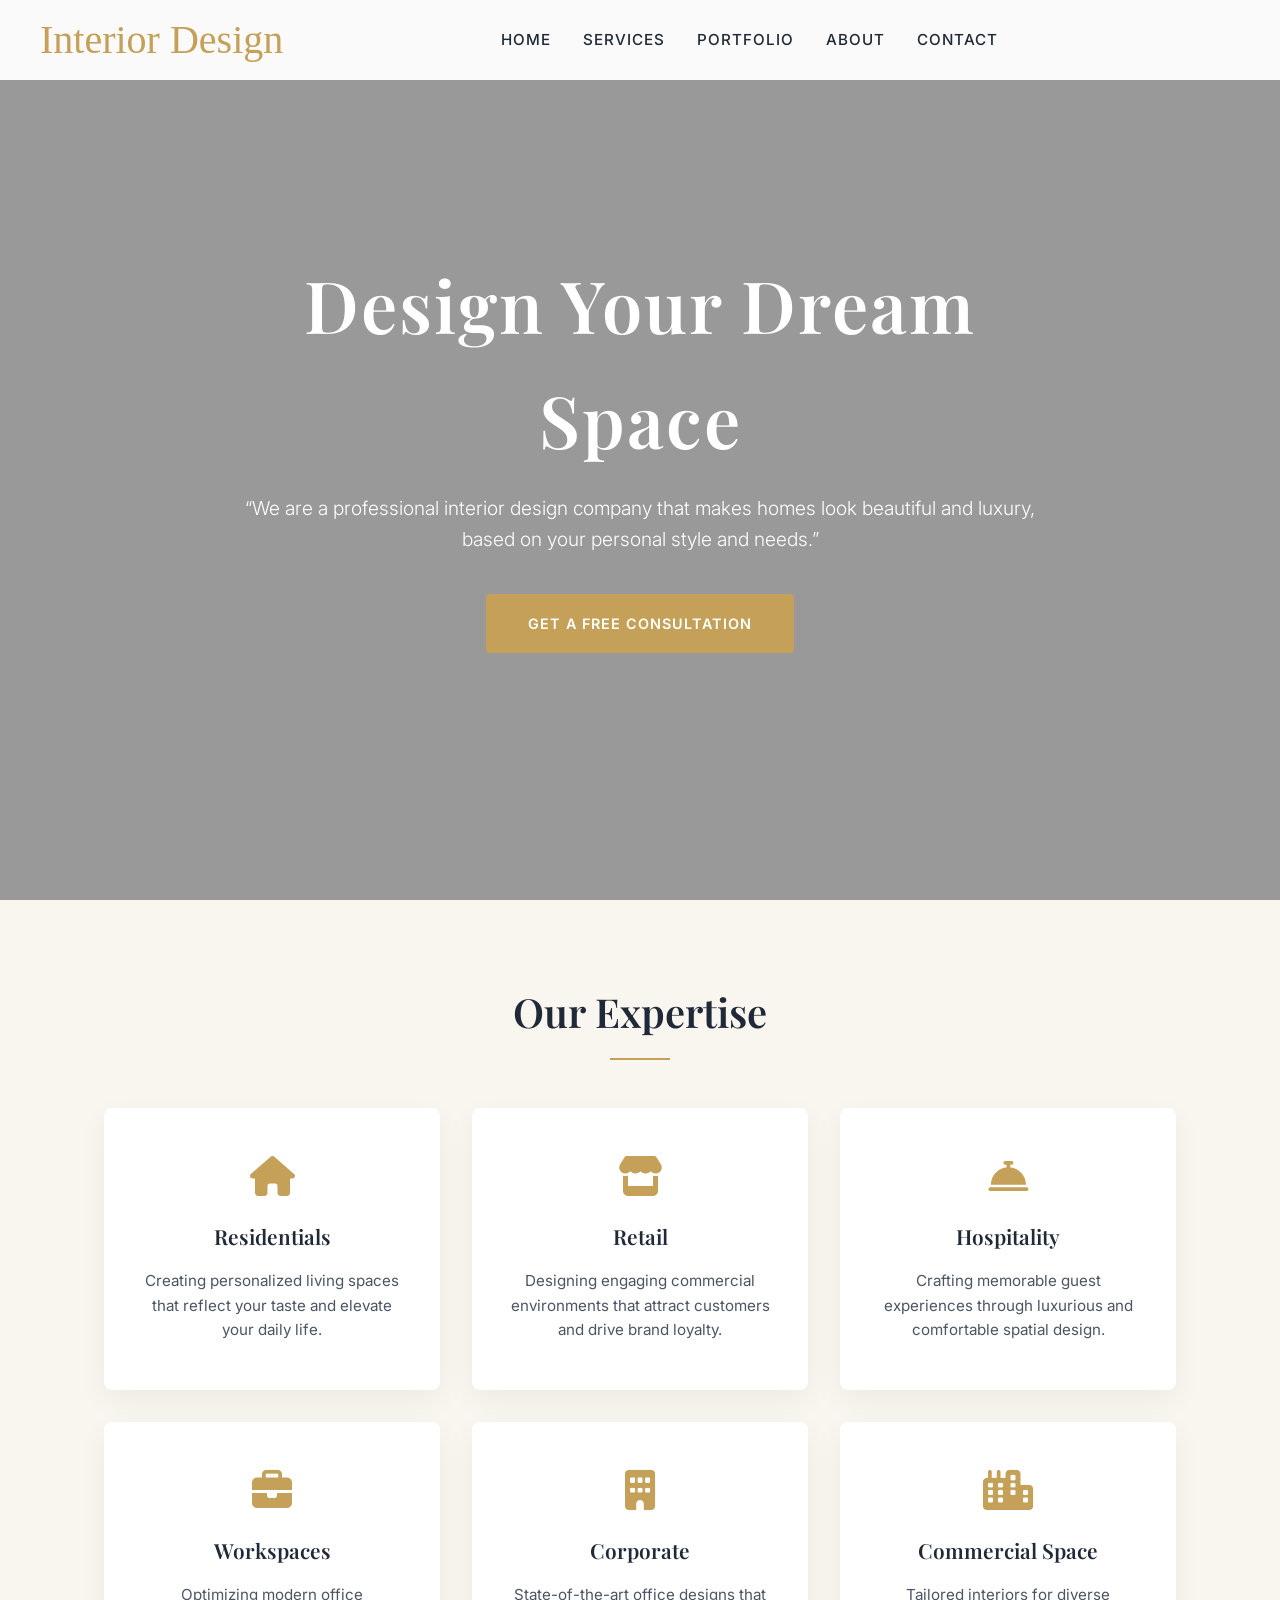
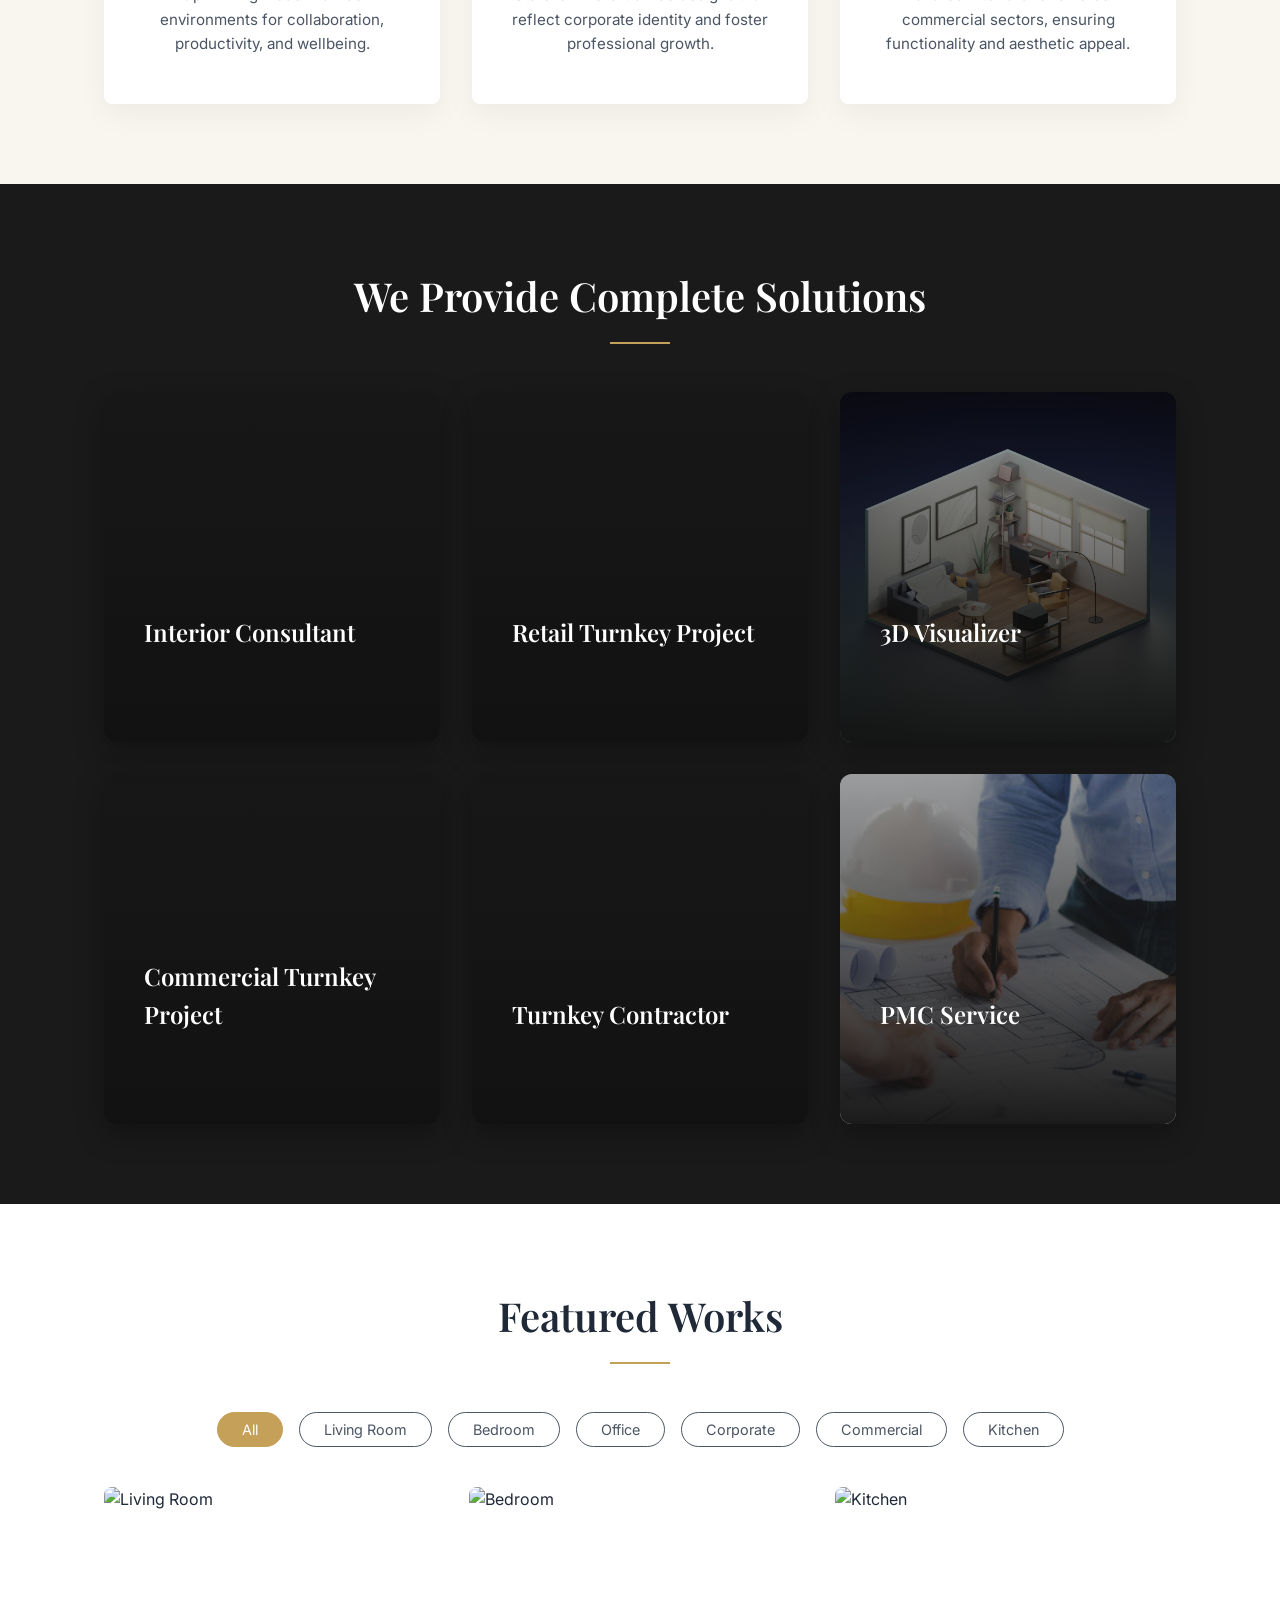
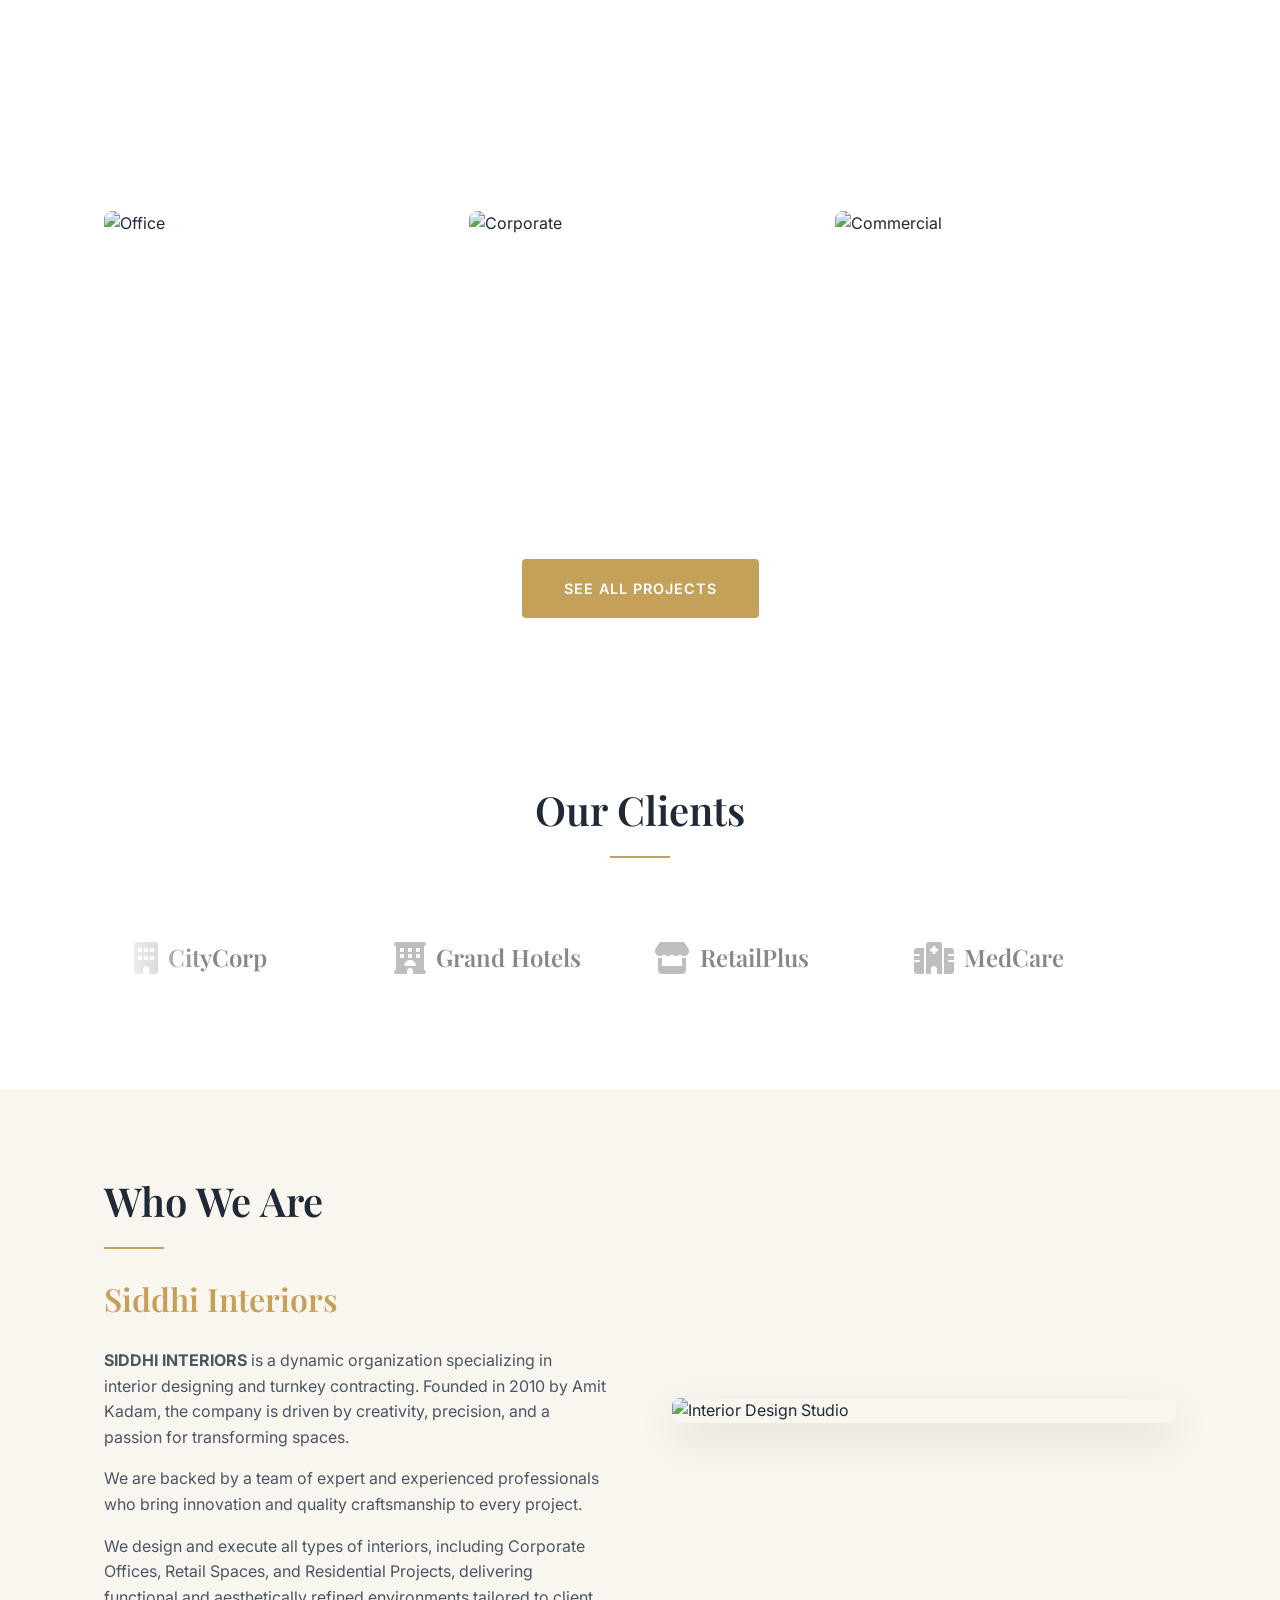
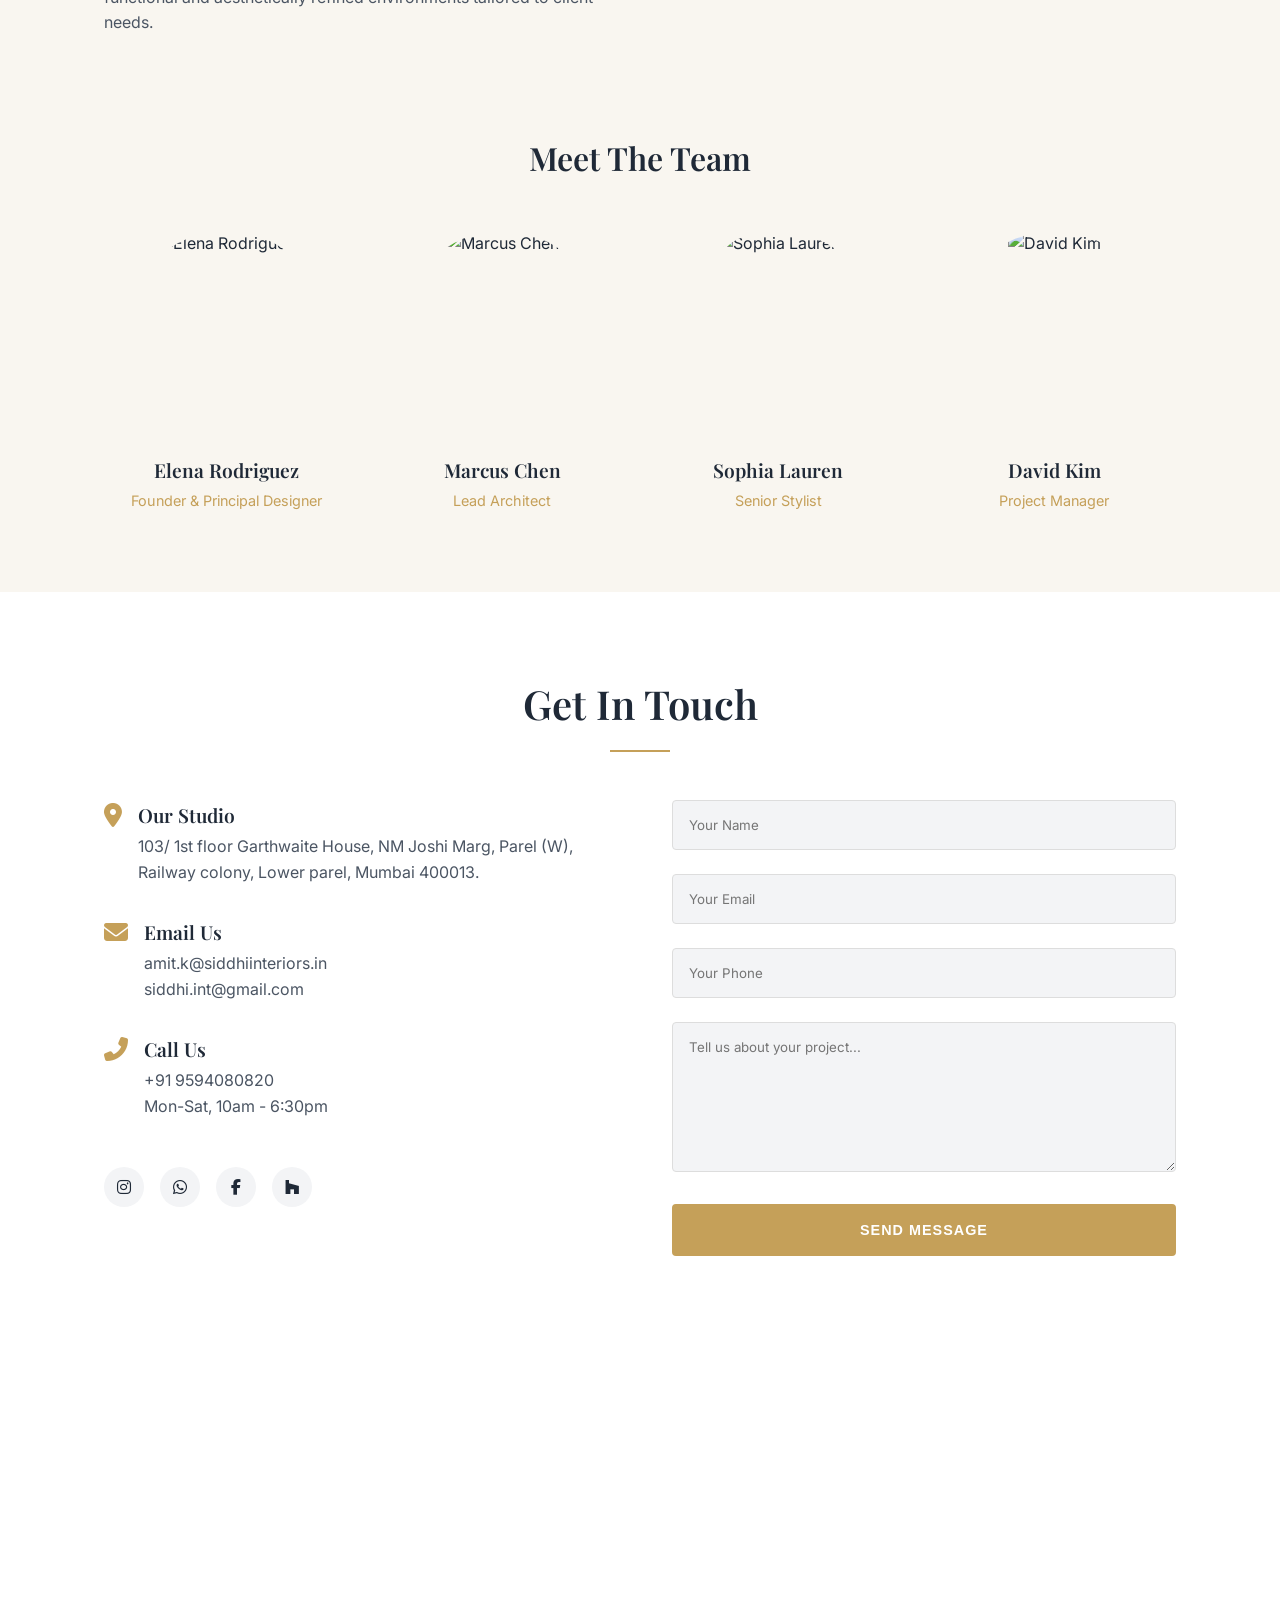
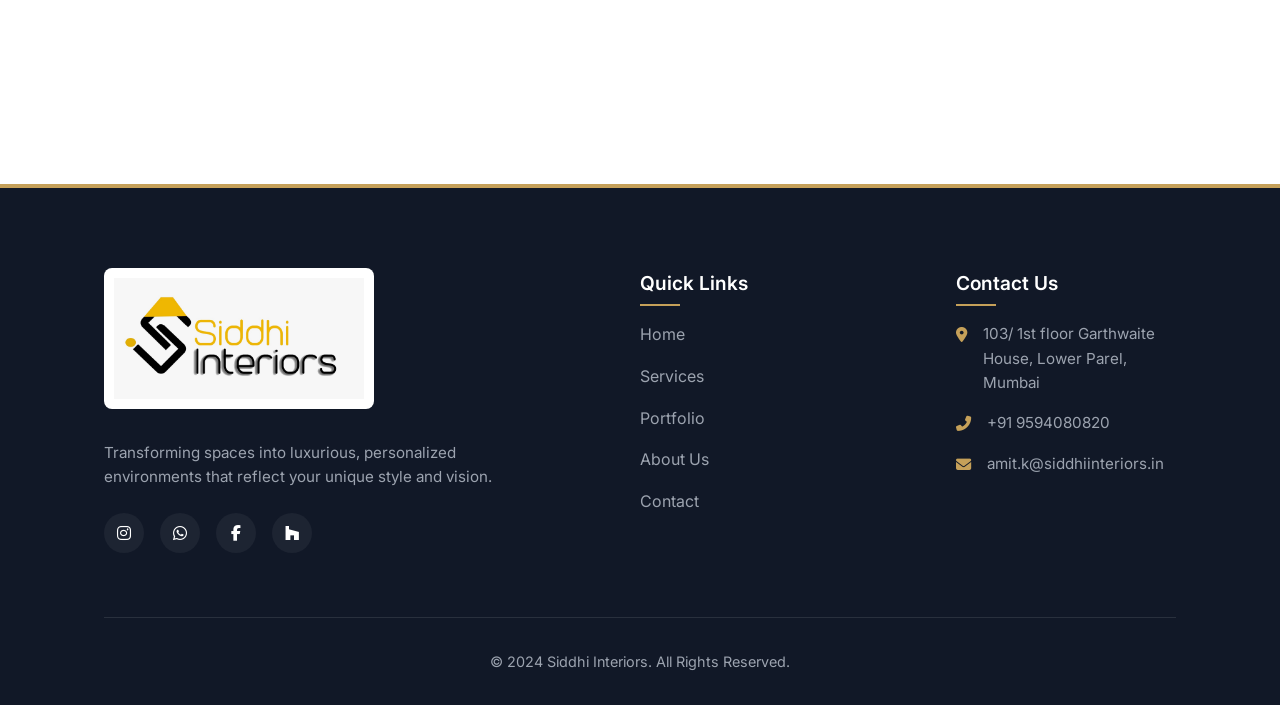
==== index.html @ d3cd79c7 "first commit" ====
<!DOCTYPE html>
<html lang="en">

<head>
    <meta charset="UTF-8">
    <meta name="viewport" content="width=device-width, initial-scale=1.0">
    <title>Siddhi Interiors</title>
    <link
        href="https://fonts.googleapis.com/css2?family=Inter:wght@300;400;500;600&family=Playfair+Display:ital,wght@0,400;0,600;0,700;1,400&display=swap"
        rel="stylesheet">
    <link rel="stylesheet" href="https://cdnjs.cloudflare.com/ajax/libs/font-awesome/6.4.0/css/all.min.css">
    <link rel="stylesheet" href="index.css">
</head>

<body>

    <!-- Header -->
    <header id="header">
        <div class="container navbar">
            <a href="#home" class="logo-link">
                <!-- <img src="siddhi interior.jpeg" width="300px" height="80px" alt="Siddhi Interiors Logo"> -->
                Interior Design
            </a>

            <ul class="nav-links" id="navLinks">
                <li><a href="#home">Home</a></li>
                <li><a href="#services">Services</a></li>
                <li><a href="#portfolio">Portfolio</a></li>
                <li><a href="#about">About</a></li>
                <li><a href="#contact">Contact</a></li>
            </ul>

            <div class="nav-right">
                <button class="hamburger" id="hamburger">
                    <i class="fas fa-bars"></i>
                </button>
            </div>
        </div>
    </header>

    <!-- Mobile Sidebar Overlay -->
    <div class="sidebar-overlay" id="sidebarOverlay"></div>

    <!-- Hero Section -->
    <section id="home">
        <div class="container">
            <div class="hero-content">
                <h1>Design Your Dream Space</h1>
                <p>“We are a professional interior design company that makes homes look beautiful and luxury, based on
                    your personal style and needs.”</p>
                <a href="#contact" class="btn">Get a Free Consultation</a>
            </div>
        </div>
    </section>

    <!-- Services Section -->
    <section id="services">
        <div class="container">
            <h2 class="section-title">Our Expertise</h2>
            <div class="services-grid">
                <div class="service-card">
                    <i class="fas fa-home service-icon"></i>
                    <h3>Residentials</h3>
                    <p>Creating personalized living spaces that reflect your taste and elevate your daily life.</p>
                </div>
                <div class="service-card">
                    <i class="fas fa-store service-icon"></i>
                    <h3>Retail</h3>
                    <p>Designing engaging commercial environments that attract customers and drive brand loyalty.</p>
                </div>
                <div class="service-card">
                    <i class="fas fa-concierge-bell service-icon"></i>
                    <h3>Hospitality</h3>
                    <p>Crafting memorable guest experiences through luxurious and comfortable spatial design.</p>
                </div>
                <div class="service-card">
                    <i class="fas fa-briefcase service-icon"></i>
                    <h3>Workspaces</h3>
                    <p>Optimizing modern office environments for collaboration, productivity, and wellbeing.</p>
                </div>
                <div class="service-card">
                    <i class="fas fa-building service-icon"></i>
                    <h3>Corporate</h3>
                    <p>State-of-the-art office designs that reflect corporate identity and foster professional growth.
                    </p>
                </div>
                <div class="service-card">
                    <i class="fas fa-city service-icon"></i>
                    <h3>Commercial Space</h3>
                    <p>Tailored interiors for diverse commercial sectors, ensuring functionality and aesthetic appeal.
                    </p>
                </div>
            </div>
        </div>
    </section>

    <!-- Complete Solutions Section -->
    <section id="solutions" class="solutions-section">
        <div class="container">
            <h2 class="section-title">We Provide Complete Solutions</h2>
            <div class="solutions-grid">
                <div class="solution-card">
                    <div class="solution-bg"
                        style="background-image: url('https://images.unsplash.com/photo-1503387762-592deb58ef4e?auto=format&fit=crop&w=600&q=80');">
                    </div>
                    <div class="solution-content">
                        <i class="fas fa-user-tie"></i>
                        <h3>Interior Consultant</h3>
                        <p>Expert guidance and comprehensive consultation for your design needs.</p>
                    </div>
                </div>
                <div class="solution-card">
                    <div class="solution-bg"
                        style="background-image: url('https://images.unsplash.com/photo-1631679706909-1844bbd07221?auto=format&fit=crop&w=600&q=80');">
                    </div>
                    <div class="solution-content">
                        <i class="fas fa-store-alt"></i>
                        <h3>Retail Turnkey Project</h3>
                        <p>Complete end-to-end solutions for dynamic and engaging retail spaces.</p>
                    </div>
                </div>
                <div class="solution-card">
                    <div class="solution-bg" style="background-image: url('3d_visualizer.webp');">
                    </div>
                    <div class="solution-content">

                        <i class="fas fa-cube"></i>
                        <h3>3D Visualizer</h3>
                        <p>Stunning photorealistic renders to visualize your project before execution.</p>
                    </div>
                </div>
                <div class="solution-card">
                    <div class="solution-bg"
                        style="background-image: url('https://images.unsplash.com/photo-1538688525198-9b88f6f53126?auto=format&fit=crop&w=600&q=80');">
                    </div>
                    <div class="solution-content">
                        <i class="fas fa-city"></i>
                        <h3>Commercial Turnkey Project</h3>
                        <p>Comprehensive design and build services tailored for commercial environments.</p>
                    </div>
                </div>
                <div class="solution-card">
                    <div class="solution-bg"
                        style="background-image: url('https://images.unsplash.com/photo-1504307651254-35680f356dfd?auto=format&fit=crop&w=600&q=80');">
                    </div>
                    <div class="solution-content">
                        <i class="fas fa-hard-hat"></i>
                        <h3>Turnkey Contractor</h3>
                        <p>Single-point responsibility from concept to completion for seamless execution.</p>
                    </div>
                </div>
                <div class="solution-card">
                    <div class="solution-bg" style="background-image: url('pmc_services.jpg');">
                    </div>
                    <div class="solution-content">
                        <i class="fas fa-clipboard-list"></i>
                        <h3>PMC Service</h3>
                        <p>Professional Project Management Consultancy to ensure quality and timely delivery.</p>
                    </div>
                </div>
            </div>
        </div>
    </section>

    <!-- Portfolio Section -->
    <section id="portfolio">
        <div class="container">
            <h2 class="section-title">Featured Works</h2>
            <div class="filter-btns">
                <button class="filter-btn active" data-filter="all">All</button>
                <button class="filter-btn" data-filter="living">Living Room</button>
                <button class="filter-btn" data-filter="bedroom">Bedroom</button>
                <button class="filter-btn" data-filter="office">Office</button>
                <button class="filter-btn" data-filter="corporate">Corporate</button>
                <button class="filter-btn" data-filter="commercial">Commercial</button>
                <button class="filter-btn" data-filter="kitchen">Kitchen</button>
            </div>

            <div class="portfolio-grid">
                <!-- Portfolio Items -->
                <div class="portfolio-item living"><img
                        src="https://images.unsplash.com/photo-1600607687920-4e2a09cf159d?auto=format&fit=crop&w=800&q=80"
                        alt="Living Room">
                    <div class="portfolio-overlay">
                        <h4>Modern Minimalist</h4>
                        <p>Living Room</p>
                    </div>
                </div>
                <div class="portfolio-item bedroom"><img
                        src="https://images.unsplash.com/photo-1616594039964-ae9021a400a0?auto=format&fit=crop&w=800&q=80"
                        alt="Bedroom">
                    <div class="portfolio-overlay">
                        <h4>Cozy Elegance</h4>
                        <p>Bedroom</p>
                    </div>
                </div>
                <div class="portfolio-item kitchen"><img
                        src="https://images.unsplash.com/photo-1556910103-1c02745a872f?auto=format&fit=crop&w=800&q=80"
                        alt="Kitchen">
                    <div class="portfolio-overlay">
                        <h4>Sleek Culinary Space</h4>
                        <p>Kitchen</p>
                    </div>
                </div>
                <div class="portfolio-item office"><img
                        src="https://images.unsplash.com/photo-1524758631624-e2822e304c36?auto=format&fit=crop&w=800&q=80"
                        alt="Office">
                    <div class="portfolio-overlay">
                        <h4>Executive Suite</h4>
                        <p>Office</p>
                    </div>
                </div>
                <div class="portfolio-item corporate"><img
                        src="https://images.unsplash.com/photo-1497366216548-37526070297c?auto=format&fit=crop&w=800&q=80"
                        alt="Corporate">
                    <div class="portfolio-overlay">
                        <h4>Innovation Hub</h4>
                        <p>Corporate</p>
                    </div>
                </div>
                <div class="portfolio-item commercial"><img
                        src="https://images.unsplash.com/photo-1441986300917-64674bd600d8?auto=format&fit=crop&w=800&q=80"
                        alt="Commercial">
                    <div class="portfolio-overlay">
                        <h4>Retail Plaza</h4>
                        <p>Commercial</p>
                    </div>
                </div>
                <div class="portfolio-item living"><img
                        src="https://images.unsplash.com/photo-1583847268964-b28ce8f30e9c?auto=format&fit=crop&w=800&q=80"
                        alt="Living Room">
                    <div class="portfolio-overlay">
                        <h4>Classic Comfort</h4>
                        <p>Living Room</p>
                    </div>
                </div>
                <div class="portfolio-item bedroom"><img
                        src="https://images.unsplash.com/photo-1540518614846-7eded433c457?auto=format&fit=crop&w=800&q=80"
                        alt="Bedroom">
                    <div class="portfolio-overlay">
                        <h4>Serene Retreat</h4>
                        <p>Bedroom</p>
                    </div>
                </div>
                <div class="portfolio-item kitchen"><img
                        src="https://images.unsplash.com/photo-1600607687920-4e2a09cf159d?auto=format&fit=crop&w=800&q=80&sig=1"
                        alt="Kitchen">
                    <div class="portfolio-overlay">
                        <h4>Modern Kitchen</h4>
                        <p>Kitchen</p>
                    </div>
                </div>
                <div class="portfolio-item office"><img
                        src="https://images.unsplash.com/photo-1616594039964-ae9021a400a0?auto=format&fit=crop&w=800&q=80&sig=2"
                        alt="Office">
                    <div class="portfolio-overlay">
                        <h4>Home Office</h4>
                        <p>Office</p>
                    </div>
                </div>
                <div class="portfolio-item living"><img
                        src="https://images.unsplash.com/photo-1556910103-1c02745a872f?auto=format&fit=crop&w=800&q=80&sig=3"
                        alt="Living Room">
                    <div class="portfolio-overlay">
                        <h4>Urban Living</h4>
                        <p>Living Room</p>
                    </div>
                </div>
                <div class="portfolio-item bedroom"><img
                        src="https://images.unsplash.com/photo-1524758631624-e2822e304c36?auto=format&fit=crop&w=800&q=80&sig=4"
                        alt="Bedroom">
                    <div class="portfolio-overlay">
                        <h4>Minimalist Bedroom</h4>
                        <p>Bedroom</p>
                    </div>
                </div>
                <div class="portfolio-item kitchen"><img
                        src="https://images.unsplash.com/photo-1583847268964-b28ce8f30e9c?auto=format&fit=crop&w=800&q=80&sig=5"
                        alt="Kitchen">
                    <div class="portfolio-overlay">
                        <h4>Chef's Kitchen</h4>
                        <p>Kitchen</p>
                    </div>
                </div>
                <div class="portfolio-item office"><img
                        src="https://images.unsplash.com/photo-1540518614846-7eded433c457?auto=format&fit=crop&w=800&q=80&sig=6"
                        alt="Office">
                    <div class="portfolio-overlay">
                        <h4>Creative Studio</h4>
                        <p>Office</p>
                    </div>
                </div>
                <div class="portfolio-item living"><img
                        src="https://images.unsplash.com/photo-1600607687920-4e2a09cf159d?auto=format&fit=crop&w=800&q=80&sig=7"
                        alt="Living Room">
                    <div class="portfolio-overlay">
                        <h4>Luxury Living</h4>
                        <p>Living Room</p>
                    </div>
                </div>
                <div class="portfolio-item bedroom"><img
                        src="https://images.unsplash.com/photo-1616594039964-ae9021a400a0?auto=format&fit=crop&w=800&q=80&sig=8"
                        alt="Master Suite">
                    <div class="portfolio-overlay">
                        <h4>Master Suite</h4>
                        <p>Bedroom</p>
                    </div>
                </div>
                <div class="portfolio-item kitchen"><img
                        src="https://images.unsplash.com/photo-1556910103-1c02745a872f?auto=format&fit=crop&w=800&q=80&sig=9"
                        alt="Kitchen">
                    <div class="portfolio-overlay">
                        <h4>Open Plan Kitchen</h4>
                        <p>Kitchen</p>
                    </div>
                </div>
                <div class="portfolio-item office"><img
                        src="https://images.unsplash.com/photo-1524758631624-e2822e304c36?auto=format&fit=crop&w=800&q=80&sig=10"
                        alt="Office">
                    <div class="portfolio-overlay">
                        <h4>Corporate Office</h4>
                        <p>Office</p>
                    </div>
                </div>
                <div class="portfolio-item living"><img
                        src="https://images.unsplash.com/photo-1583847268964-b28ce8f30e9c?auto=format&fit=crop&w=800&q=80&sig=11"
                        alt="Living Room">
                    <div class="portfolio-overlay">
                        <h4>Cozy Living</h4>
                        <p>Living Room</p>
                    </div>
                </div>
                <div class="portfolio-item bedroom"><img
                        src="https://images.unsplash.com/photo-1540518614846-7eded433c457?auto=format&fit=crop&w=800&q=80&sig=12"
                        alt="Bedroom">
                    <div class="portfolio-overlay">
                        <h4>Guest Room</h4>
                        <p>Bedroom</p>
                    </div>
                </div>
                <div class="portfolio-item kitchen"><img
                        src="https://images.unsplash.com/photo-1600607687920-4e2a09cf159d?auto=format&fit=crop&w=800&q=80&sig=13"
                        alt="Kitchen">
                    <div class="portfolio-overlay">
                        <h4>Rustic Kitchen</h4>
                        <p>Kitchen</p>
                    </div>
                </div>
                <div class="portfolio-item office"><img
                        src="https://images.unsplash.com/photo-1616594039964-ae9021a400a0?auto=format&fit=crop&w=800&q=80&sig=14"
                        alt="Office">
                    <div class="portfolio-overlay">
                        <h4>Modern Workspace</h4>
                        <p>Office</p>
                    </div>
                </div>
                <div class="portfolio-item living"><img
                        src="https://images.unsplash.com/photo-1556910103-1c02745a872f?auto=format&fit=crop&w=800&q=80&sig=15"
                        alt="Living Room">
                    <div class="portfolio-overlay">
                        <h4>Elegant Lounge</h4>
                        <p>Living Room</p>
                    </div>
                </div>
                <div class="portfolio-item bedroom"><img
                        src="https://images.unsplash.com/photo-1524758631624-e2822e304c36?auto=format&fit=crop&w=800&q=80&sig=16"
                        alt="Bedroom">
                    <div class="portfolio-overlay">
                        <h4>Boutique Bedroom</h4>
                        <p>Bedroom</p>
                    </div>
                </div>
                <div class="portfolio-item kitchen"><img
                        src="https://images.unsplash.com/photo-1583847268964-b28ce8f30e9c?auto=format&fit=crop&w=800&q=80&sig=17"
                        alt="Kitchen">
                    <div class="portfolio-overlay">
                        <h4>Galley Kitchen</h4>
                        <p>Kitchen</p>
                    </div>
                </div>
                <div class="portfolio-item office"><img
                        src="https://images.unsplash.com/photo-1540518614846-7eded433c457?auto=format&fit=crop&w=800&q=80&sig=18"
                        alt="Office">
                    <div class="portfolio-overlay">
                        <h4>Startup Office</h4>
                        <p>Office</p>
                    </div>
                </div>
                <div class="portfolio-item living"><img
                        src="https://images.unsplash.com/photo-1600607687920-4e2a09cf159d?auto=format&fit=crop&w=800&q=80&sig=19"
                        alt="Living Room">
                    <div class="portfolio-overlay">
                        <h4>Penthouse View</h4>
                        <p>Living Room</p>
                    </div>
                </div>
            </div>

            <div class="see-all-container" style="text-align: center; margin-top: 3rem;">
                <a href="project.html" id="seeAllBtn" class="btn"
                    style="display: inline-block; text-decoration: none;">See All Projects</a>
            </div>
        </div>
    </section>

    <!-- Client Logos Section -->
    <section class="testimonials">
        <div class="container">
            <h2 class="section-title">Our Clients</h2>
            <div class="client-logos-slider">
                <div class="client-logos-track">
                    <!-- Original Logos -->
                    <div class="client-logo"><i class="fas fa-building"></i> <span>CityCorp</span></div>
                    <div class="client-logo"><i class="fas fa-hotel"></i> <span>Grand Hotels</span></div>
                    <div class="client-logo"><i class="fas fa-store"></i> <span>RetailPlus</span></div>
                    <div class="client-logo"><i class="fas fa-hospital"></i> <span>MedCare</span></div>
                    <div class="client-logo"><i class="fas fa-landmark"></i> <span>Heritage Grp</span></div>
                    <div class="client-logo"><i class="fas fa-industry"></i> <span>Prime Ind.</span></div>

                    <!-- Duplicated Logos for Infinite Scroll -->
                    <div class="client-logo"><i class="fas fa-building"></i> <span>CityCorp</span></div>
                    <div class="client-logo"><i class="fas fa-hotel"></i> <span>Grand Hotels</span></div>
                    <div class="client-logo"><i class="fas fa-store"></i> <span>RetailPlus</span></div>
                    <div class="client-logo"><i class="fas fa-hospital"></i> <span>MedCare</span></div>
                    <div class="client-logo"><i class="fas fa-landmark"></i> <span>Heritage Grp</span></div>
                    <div class="client-logo"><i class="fas fa-industry"></i> <span>Prime Ind.</span></div>
                </div>
            </div>
        </div>
    </section>

    <!-- About Section -->
    <section id="about">
        <div class="container">
            <div class="about-content">
                <div class="about-text">
                    <h2 class="section-title text-left" style="margin-bottom: 1.5rem;">Who We Are</h2>

                    <h3>Siddhi Interiors</h3>

                    <p><strong>SIDDHI INTERIORS</strong> is a dynamic organization specializing in interior designing
                        and turnkey contracting. Founded in 2010 by Amit Kadam, the company is driven by creativity,
                        precision, and a passion for transforming spaces.</p>

                    <p>We are backed by a team of expert and experienced professionals who bring innovation and quality
                        craftsmanship to every project.</p>

                    <p>We design and execute all types of interiors, including Corporate Offices, Retail Spaces, and
                        Residential Projects, delivering functional and aesthetically refined environments tailored to
                        client needs.</p>
                </div>
                <div class="about-img">
                    <img src="https://images.unsplash.com/photo-1618221195710-dd6b41faaea6?ixlib=rb-4.0.3&auto=format&fit=crop&w=1000&q=80"
                        alt="Interior Design Studio">
                </div>
            </div>

            <h3 style="text-align: center; margin-bottom: 3rem; font-size: 2rem;">Meet The Team</h3>
            <div class="team-grid">
                <div class="team-member">
                    <div class="member-img">
                        <img src="https://images.unsplash.com/photo-1573496359142-b8d87734a5a2?ixlib=rb-4.0.3&auto=format&fit=crop&w=400&q=80"
                            alt="Elena Rodriguez">
                    </div>
                    <h4>Elena Rodriguez</h4>
                    <p>Founder & Principal Designer</p>
                </div>
                <div class="team-member">
                    <div class="member-img">
                        <img src="https://images.unsplash.com/photo-1560250097-0b93528c311a?ixlib=rb-4.0.3&auto=format&fit=crop&w=400&q=80"
                            alt="Marcus Chen">
                    </div>
                    <h4>Marcus Chen</h4>
                    <p>Lead Architect</p>
                </div>
                <div class="team-member">
                    <div class="member-img">
                        <img src="https://images.unsplash.com/photo-1580489944761-15a19d654956?ixlib=rb-4.0.3&auto=format&fit=crop&w=400&q=80"
                            alt="Sophia Lauren">
                    </div>
                    <h4>Sophia Lauren</h4>
                    <p>Senior Stylist</p>
                </div>
                <div class="team-member">
                    <div class="member-img">
                        <img src="https://images.unsplash.com/photo-1519085360753-af0119f7cbe7?ixlib=rb-4.0.3&auto=format&fit=crop&w=400&q=80"
                            alt="David Kim">
                    </div>
                    <h4>David Kim</h4>
                    <p>Project Manager</p>
                </div>
            </div>
        </div>
    </section>

    <!-- Contact Section -->
    <section id="contact">
        <div class="container">
            <h2 class="section-title">Get In Touch</h2>
            <div class="contact-wrapper">
                <div class="contact-info">
                    <div class="info-item">
                        <i class="fas fa-map-marker-alt info-icon"></i>
                        <div>
                            <h4>Our Studio</h4>
                            <p>103/ 1st floor Garthwaite House, NM Joshi Marg,
                                Parel (W), Railway colony, Lower parel, Mumbai 400013.</p>
                        </div>
                    </div>
                    <div class="info-item">
                        <i class="fas fa-envelope info-icon"></i>
                        <div>
                            <h4>Email Us</h4>
                            <p>
                                <a href="mailto:amit.k@siddhiinteriors.in">amit.k@siddhiinteriors.in</a><br>
                                <a href="mailto:siddhi.int@gmail.com">siddhi.int@gmail.com</a>
                            </p>
                        </div>
                    </div>
                    <div class="info-item">
                        <i class="fas fa-phone-alt info-icon"></i>
                        <div>
                            <h4>Call Us</h4>
                            <p>+91 9594080820<br>Mon-Sat, 10am - 6:30pm</p>
                        </div>
                    </div>
                    <div class="social-icons">
                        <a href="#"><i class="fab fa-instagram"></i></a>
                        <a href="https://wa.me/919594080820"><i class="fab fa-whatsapp"></i></a>

                        <a href="#"><i class="fab fa-facebook-f"></i></a>
                        <a href="#"><i class="fab fa-houzz"></i></a>
                    </div>
                </div>

                <form class="contact-form" action="https://formsubmit.co/ramukanbarkar111@gmail.com" method="POST">

                    <!-- FormSubmit Settings -->
                    <input type="hidden" name="_subject" value="New Contact Form Submission - Siddhi Interiors">
                    <input type="hidden" name="_captcha" value="false">

                    <div class="input-group">
                        <input type="text" name="name" placeholder="Your Name" required>
                    </div>

                    <div class="input-group">
                        <input type="email" name="email" placeholder="Your Email" required>
                    </div>

                    <div class="input-group">
                        <input type="tel" name="phone" placeholder="Your Phone">
                    </div>

                    <div class="input-group">
                        <textarea name="message" placeholder="Tell us about your project..." required></textarea>
                    </div>

                    <button type="submit" class="btn">Send Message</button>
                </form>
            </div>

            <!-- Google Maps Embed -->
            <div class="map-container">
                <iframe
                    src="https://www.google.com/maps/embed?pb=!1m18!1m12!1m3!1d3772.45910849687!2d72.8283757749753!3d18.99948068218937!2m3!1f0!2f0!3f0!3m2!1i1024!2i768!4f13.1!3m3!1m2!1s0x3be7cef27d4a2c8b%3A0xec3c15b97ce828fc!2sGarthwaite%20House!5e0!3m2!1sen!2sin!4v1776851606494!5m2!1sen!2sin"
                    allowfullscreen="" loading="lazy" referrerpolicy="no-referrer-when-downgrade"></iframe>
            </div>
        </div>
    </section>




    <!-- Footer -->
    <footer class="modern-footer">
        <div class="container">
            <div class="footer-top">
                <div class="footer-brand">
                    <div class="footer-logo-wrapper">
                        <img src="logo-siddhi_interior.jpeg" width="250px" alt="Siddhi Interiors">
                    </div>
                    <p class="footer-desc">Transforming spaces into luxurious, personalized environments that reflect
                        your unique style and vision.</p>
                    <div class="footer-socials">
                        <a href="#"><i class="fab fa-instagram"></i></a>
                        <a href="https://wa.me/919594080820"><i class="fab fa-whatsapp"></i></a>
                        <a href="#"><i class="fab fa-facebook-f"></i></a>
                        <a href="#"><i class="fab fa-houzz"></i></a>
                    </div>
                </div>

                <div class="footer-links-col">
                    <h3>Quick Links</h3>
                    <ul>
                        <li><a href="#home">Home</a></li>
                        <li><a href="#services">Services</a></li>
                        <li><a href="#portfolio">Portfolio</a></li>
                        <li><a href="#about">About Us</a></li>
                        <li><a href="#contact">Contact</a></li>
                    </ul>
                </div>

                <div class="footer-contact-col">
                    <h3>Contact Us</h3>
                    <ul>
                        <li><i class="fas fa-map-marker-alt"></i> 103/ 1st floor Garthwaite House, Lower Parel, Mumbai
                        </li>
                        <li><i class="fas fa-phone-alt"></i> <a href="tel:+919594080820">+91 9594080820</a></li>
                        <li><i class="fas fa-envelope"></i> <a
                                href="mailto:amit.k@siddhiinteriors.in">amit.k@siddhiinteriors.in</a></li>
                    </ul>
                </div>


            </div>

            <div class="footer-bottom">
                <p class="copyright">&copy; 2024 Siddhi Interiors. All Rights Reserved.</p>

            </div>
        </div>
    </footer>

    <!-- Scroll to Top Button -->
    <button id="scrollToTopBtn" class="scroll-to-top" aria-label="Scroll to top">
        <i class="fas fa-arrow-up"></i>
    </button>

    <!-- JavaScript -->
    <script src="index.js"></script>
</body>

</html>
---- index.css ----
:root {
    --primary-color: #ffffff;
    --secondary-color: #f9f6f0; /* Beige */
    --text-dark: #1f2937;
    --text-light: #4b5563;
    --gold: #c5a059;
    --grey-bg: #f3f4f6;
    --transition: all 0.3s ease;
}

* {
    margin: 0;
    padding: 0;
    box-sizing: border-box;
}

html {
    scroll-behavior: smooth;
}

body {
    font-family: 'Inter', sans-serif;
    color: var(--text-dark);
    line-height: 1.6;
    overflow-x: hidden;
    background-color: var(--primary-color);
}

h1, h2, h3, h4, h5, h6 {
    font-family: 'Playfair Display', serif;
    font-weight: 600;
}

a {
    text-decoration: none;
    color: inherit;
}
.logo-link{
    color: #c5a059;
    font-size: 40px;
    margin-left: 40px;
    font-family: 'Times New Roman', Times, serif;
}
ul {
    list-style: none;
}

.container {
    max-width: 1200px;
    margin: 0 auto;
    padding: 0 5%;
}

.section-title {
    text-align: center;
    font-size: 2.5rem;
    margin-bottom: 3rem;
    position: relative;
    padding-bottom: 1rem;
}

.section-title::after {
    content: '';
    position: absolute;
    bottom: 0;
    left: 50%;
    transform: translateX(-50%);
    width: 60px;
    height: 2px;
    background-color: var(--gold);
}

.section-title.text-left {
    text-align: left;
}

.section-title.text-left::after {
    left: 0;
    transform: none;
}

section {
    padding: 5rem 0;
}

/* Navbar */
header {
    position: fixed;
    top: 0;
    left: 0;
    width: 100%;
    background-color: rgba(255, 255, 255, 0.95);
    backdrop-filter: blur(10px);
    z-index: 1000;
    box-shadow: 0 2px 10px rgba(0, 0, 0, 0.05);
    transition: var(--transition);
}

header .container {
    max-width: 100%;
    padding-left: 0;
}

.navbar {
    display: flex;
    justify-content: space-between;
    align-items: center;
    height: 80px;
}

.logo {
    font-family: 'Playfair Display', serif;
    font-size: 1.8rem;
    font-weight: 700;
    color: var(--text-dark);
    margin-top: 10px;
}

.logo span {
    color: var(--gold);
}

.nav-links {
    display: flex;
    gap: 2rem;
}

.nav-links a {
    font-weight: 500;
    font-size: 0.95rem;
    text-transform: uppercase;
    letter-spacing: 1px;
    position: relative;
    transition: var(--transition);
}

.nav-links a::after {
    content: '';
    position: absolute;
    bottom: -5px;
    left: 0;
    width: 0;
    height: 2px;
    background-color: var(--gold);
    transition: var(--transition);
}

.nav-links a:hover {
    color: var(--gold);
}

.nav-links a:hover::after {
    width: 100%;
}

.hamburger {
    display: none;
    cursor: pointer;
    background: none;
    border: none;
    font-size: 1.8rem;
    color: var(--text-dark);
    z-index: 1001;
    transition: var(--transition);
}

.hamburger:hover {
    color: var(--gold);
}

/* Hero Section */
#home {
    height: 100vh;
    display: flex;
    align-items: center;
    position: relative;
    background: url('https://images.unsplash.com/photo-1600210492486-724fe5c67fb0?ixlib=rb-4.0.3&auto=format&fit=crop&w=1920&q=80') center/cover no-repeat;
    padding: 0;
}

#home::before {
    content: '';
    position: absolute;
    top: 0;
    left: 0;
    width: 100%;
    height: 100%;
    background-color: rgba(0, 0, 0, 0.4);
}

.hero-content {
    position: relative;
    z-index: 1;
    text-align: center;
    color: #fff;
    max-width: 800px;
    margin: 0 auto;
    opacity: 0;
    transform: translateY(30px);
    animation: fadeUp 1s forwards 0.5s;
}

@keyframes fadeUp {
    to {
        opacity: 1;
        transform: translateY(0);
    }
}

.hero-content h1 {
    font-size: 4.5rem;
    margin-bottom: 1rem;
    letter-spacing: 2px;
}

.hero-content p {
    font-size: 1.2rem;
    margin-bottom: 2.5rem;
    font-weight: 300;
}

.btn {
    display: inline-block;
    padding: 1rem 2.5rem;
    background-color: var(--gold);
    color: #fff;
    text-transform: uppercase;
    letter-spacing: 1px;
    font-size: 0.9rem;
    font-weight: 600;
    border: 2px solid var(--gold);
    border-radius: 4px;
    transition: var(--transition);
    cursor: pointer;
}

.btn:hover {
    background-color: transparent;
    color: var(--gold);
}

/* Services Section */
#services {
    background-color: var(--secondary-color);
}

.services-grid {
    display: grid;
    grid-template-columns: repeat(auto-fit, minmax(250px, 1fr));
    gap: 2rem;
}

.service-card {
    background: #fff;
    padding: 3rem 2rem;
    text-align: center;
    border-radius: 8px;
    box-shadow: 0 10px 30px rgba(0,0,0,0.05);
    transition: var(--transition);
    cursor: pointer;
    position: relative;
    overflow: hidden;
}

.service-card::before {
    content: '';
    position: absolute;
    top: 0;
    left: 0;
    width: 100%;
    height: 3px;
    background-color: var(--gold);
    transform: scaleX(0);
    transition: transform 0.3s ease;
    transform-origin: left;
}

.service-card:hover {
    transform: translateY(-10px);
    box-shadow: 0 15px 40px rgba(0,0,0,0.1);
}

.service-card:hover::before {
    transform: scaleX(1);
}

.service-icon {
    font-size: 2.5rem;
    color: var(--gold);
    margin-bottom: 1.5rem;
}

.service-card h3 {
    font-size: 1.3rem;
    margin-bottom: 1rem;
}

.service-card p {
    color: var(--text-light);
    font-size: 0.95rem;
}

/* Complete Solutions Section */
.solutions-section {
    background-color: #1a1a1a;
    color: #fff;
}

.solutions-section .section-title {
    color: #fff;
}

.solutions-grid {
    display: grid;
    grid-template-columns: repeat(auto-fit, minmax(300px, 1fr));
    gap: 2rem;
}

.solution-card {
    position: relative;
    border-radius: 12px;
    overflow: hidden;
    height: 350px;
    cursor: pointer;
    box-shadow: 0 10px 30px rgba(0,0,0,0.3);
}

.solution-bg {
    position: absolute;
    top: 0;
    left: 0;
    width: 100%;
    height: 100%;
    background-size: cover;
    background-position: center;
    transition: transform 0.6s ease;
}

.solution-card::before {
    content: '';
    position: absolute;
    top: 0;
    left: 0;
    width: 100%;
    height: 100%;
    background: linear-gradient(to top, rgba(17, 17, 17, 0.95) 0%, rgba(17, 17, 17, 0.6) 50%, rgba(17, 17, 17, 0.3) 100%);
    z-index: 1;
    transition: background 0.4s ease;
}

.solution-content {
    position: absolute;
    bottom: 0;
    left: 0;
    width: 100%;
    padding: 2.5rem;
    z-index: 2;
    transform: translateY(30px);
    transition: transform 0.4s ease;
}

.solution-content i {
    font-size: 2.5rem;
    color: var(--gold);
    margin-bottom: 1rem;
    display: block;
    transform: translateY(20px);
    opacity: 0;
    transition: all 0.4s ease;
}

.solution-content h3 {
    font-size: 1.5rem;
    margin-bottom: 0.5rem;
    color: #fff;
}

.solution-content p {
    color: #ccc;
    font-size: 0.95rem;
    opacity: 0;
    transition: opacity 0.4s ease;
}

.solution-card:hover .solution-bg {
    transform: scale(1.1);
}

.solution-card:hover::before {
    background: linear-gradient(to top, rgba(17, 17, 17, 0.95) 0%, rgba(17, 17, 17, 0.8) 50%, rgba(17, 17, 17, 0.5) 100%);
}

.solution-card:hover .solution-content {
    transform: translateY(0);
}

.solution-card:hover .solution-content i {
    transform: translateY(0);
    opacity: 1;
}

.solution-card:hover .solution-content p {
    opacity: 1;
}

/* Portfolio Section */
.filter-btns {
    display: flex;
    justify-content: center;
    gap: 1rem;
    margin-bottom: 2.5rem;
    flex-wrap: wrap;
}

.filter-btn {
    background: none;
    border: 1px solid var(--text-light);
    padding: 0.5rem 1.5rem;
    border-radius: 30px;
    cursor: pointer;
    font-family: 'Inter', sans-serif;
    font-size: 0.9rem;
    transition: var(--transition);
    color: var(--text-light);
}

.filter-btn.active, .filter-btn:hover {
    background-color: var(--gold);
    color: #fff;
    border-color: var(--gold);
}

.portfolio-grid {
    display: grid;
    grid-template-columns: repeat(auto-fit, minmax(300px, 1fr));
    gap: 1.5rem;
}

.portfolio-item {
    position: relative;
    border-radius: 8px;
    overflow: hidden;
    height: 300px;
    cursor: pointer;
}

.portfolio-item img {
    width: 100%;
    height: 100%;
    object-fit: cover;
    transition: transform 0.5s ease;
}

.portfolio-overlay {
    position: absolute;
    top: 0;
    left: 0;
    width: 100%;
    height: 100%;
    background: rgba(31, 41, 55, 0.8);
    display: flex;
    flex-direction: column;
    justify-content: center;
    align-items: center;
    opacity: 0;
    transition: var(--transition);
    color: #fff;
}

.portfolio-item:hover img {
    transform: scale(1.1);
}

.portfolio-item:hover .portfolio-overlay {
    opacity: 1;
}

.portfolio-overlay h4 {
    font-size: 1.5rem;
    margin-bottom: 0.5rem;
    transform: translateY(20px);
    transition: var(--transition);
    transition-delay: 0.1s;
}

.portfolio-overlay p {
    color: var(--gold);
    font-weight: 500;
    transform: translateY(20px);
    transition: var(--transition);
    transition-delay: 0.2s;
}

.portfolio-item:hover .portfolio-overlay h4,
.portfolio-item:hover .portfolio-overlay p {
    transform: translateY(0);
}

/* About Section */
#about {
    background-color: var(--secondary-color);
}

.about-content {
    display: flex;
    align-items: center;
    gap: 4rem;
    margin-bottom: 5rem;
}

.about-text {
    flex: 1;
}

.about-text h3 {
    font-size: 2rem;
    margin-bottom: 1.5rem;
    color: var(--gold);
}

.about-text p {
    margin-bottom: 1rem;
    color: var(--text-light);
}

.about-img {
    flex: 1;
    border-radius: 8px;
    overflow: hidden;
    box-shadow: 0 15px 40px rgba(0,0,0,0.1);
}

.about-img img {
    width: 100%;
    display: block;
}

.team-grid {
    display: grid;
    grid-template-columns: repeat(auto-fit, minmax(200px, 1fr));
    gap: 2rem;
}

.team-member {
    text-align: center;
}

.member-img {
    width: 200px;
    height: 200px;
    border-radius: 50%;
    margin: 0 auto 1.5rem;
    overflow: hidden;
    position: relative;
}

.member-img img {
    width: 100%;
    height: 100%;
    object-fit: cover;
    transition: var(--transition);
}

.team-member:hover .member-img img {
    transform: scale(1.1);
}

.team-member h4 {
    font-size: 1.2rem;
    margin-bottom: 0.2rem;
}

.team-member p {
    color: var(--gold);
    font-size: 0.9rem;
}

/* Client Logos */
.testimonials {
    background-color: var(--primary-color);
    padding: 5rem 0;
    text-align: center;
}

.client-logos-slider {
    width: 100%;
    overflow: hidden;
    position: relative;
    padding: 2rem 0;
}

.client-logos-slider::before,
.client-logos-slider::after {
    content: "";
    position: absolute;
    top: 0;
    width: 100px;
    height: 100%;
    z-index: 2;
}

.client-logos-slider::before {
    left: 0;
    background: linear-gradient(to right, var(--primary-color) 0%, transparent 100%);
}

.client-logos-slider::after {
    right: 0;
    background: linear-gradient(to left, var(--primary-color) 0%, transparent 100%);
}

.client-logos-track {
    display: flex;
    width: max-content;
    animation: scrollLogos 30s linear infinite;
    align-items: center;
}

.client-logo {
    display: flex;
    align-items: center;
    gap: 10px;
    width: 200px;
    margin: 0 30px;
    font-family: 'Playfair Display', serif;
    font-size: 1.5rem;
    font-weight: 600;
    color: var(--text-light);
    filter: grayscale(100%) opacity(0.7);
    transition: var(--transition);
    cursor: pointer;
    flex-shrink: 0;
}

.client-logo i {
    font-size: 2rem;
    color: var(--gold);
}

.client-logo:hover {
    filter: grayscale(0%) opacity(1);
    color: var(--text-dark);
}

@keyframes scrollLogos {
    0% {
        transform: translateX(0);
    }
    100% {
        transform: translateX(-50%);
    }
}

/* Contact Section */
#contact {
    background-color: var(--primary-color);
}

.contact-wrapper {
    display: grid;
    grid-template-columns: 1fr 1fr;
    gap: 4rem;
}

.contact-info {
    display: flex;
    flex-direction: column;
    gap: 2rem;
}

.info-item {
    display: flex;
    align-items: flex-start;
    gap: 1rem;
}

.info-icon {
    font-size: 1.5rem;
    color: var(--gold);
    margin-top: 0.2rem;
}

.info-item h4 {
    font-size: 1.2rem;
    margin-bottom: 0.2rem;
}

.info-item p {
    color: var(--text-light);
}

.social-icons {
    display: flex;
    gap: 1rem;
    margin-top: 1rem;
}

.social-icons a {
    display: flex;
    justify-content: center;
    align-items: center;
    width: 40px;
    height: 40px;
    border-radius: 50%;
    background-color: var(--grey-bg);
    color: var(--text-dark);
    transition: var(--transition);
}

.social-icons a:hover {
    background-color: var(--gold);
    color: #fff;
}

.contact-form {
    display: flex;
    flex-direction: column;
    gap: 1.5rem;
}

.input-group {
    position: relative;
}

.contact-form input,
.contact-form textarea {
    width: 100%;
    padding: 1rem;
    border: 1px solid #ddd;
    border-radius: 4px;
    font-family: 'Inter', sans-serif;
    background-color: var(--grey-bg);
    transition: var(--transition);
}

.contact-form input:focus,
.contact-form textarea:focus {
    outline: none;
    border-color: var(--gold);
    background-color: #fff;
}

.contact-form textarea {
    height: 150px;
    resize: vertical;
}

.map-container {
    margin-top: 3rem;
    height: 400px;
    border-radius: 8px;
    overflow: hidden;
}

.map-container iframe {
    width: 100%;
    height: 100%;
    border: none;
}

/* Modern Footer */
.modern-footer {
    background-color: #111827; /* Dark grayish blue */
    color: #e5e7eb;
    padding: 5rem 0 2rem;
    position: relative;
    border-top: 4px solid var(--gold);
}

.footer-top {
    display: grid;
    grid-template-columns: 2fr 1fr 1fr;
    gap: 6rem;
    margin-bottom: 4rem;
}

.footer-logo-wrapper {
    margin-bottom: 1.5rem;
    display: inline-block;
    background: #fff;
    padding: 10px;
    border-radius: 8px;
}

.footer-logo-wrapper img {
    display: block;
    max-width: 100%;
    height: auto;
}

.footer-desc {
    color: #9ca3af;
    line-height: 1.6;
    margin-bottom: 1.5rem;
    font-size: 0.95rem;
}

.footer-brand .footer-socials {
    display: flex;
    gap: 1rem;
}

.footer-brand .footer-socials a {
    display: flex;
    align-items: center;
    justify-content: center;
    width: 40px;
    height: 40px;
    border-radius: 50%;
    background: rgba(255, 255, 255, 0.05);
    color: #fff;
    transition: var(--transition);
}

.footer-brand .footer-socials a:hover {
    background: var(--gold);
    transform: translateY(-3px);
}

.footer-top h3 {
    color: #fff;
    font-family: 'Inter', sans-serif;
    font-size: 1.2rem;
    margin-bottom: 1.5rem;
    font-weight: 600;
    position: relative;
    display: inline-block;
}

.footer-top h3::after {
    content: '';
    position: absolute;
    left: 0;
    bottom: -8px;
    width: 40px;
    height: 2px;
    background: var(--gold);
}

.footer-links-col ul,
.footer-contact-col ul {
    list-style: none;
    padding: 0;
}

.footer-links-col ul li,
.footer-contact-col ul li {
    margin-bottom: 1rem;
}

.footer-links-col ul a {
    color: #9ca3af;
    transition: var(--transition);
    display: inline-block;
}

.footer-links-col ul a:hover {
    color: var(--gold);
    transform: translateX(5px);
}

.footer-contact-col ul li {
    display: flex;
    gap: 1rem;
    color: #9ca3af;
    font-size: 0.95rem;
}

.footer-contact-col ul li i {
    color: var(--gold);
    margin-top: 5px;
}

.footer-contact-col ul a {
    color: #9ca3af;
    transition: var(--transition);
}

.footer-contact-col ul a:hover {
    color: #fff;
}

.footer-newsletter p {
    color: #9ca3af;
    font-size: 0.95rem;
    margin-bottom: 1rem;
}

.newsletter-form {
    display: flex;
    position: relative;
}

.newsletter-form input {
    width: 100%;
    padding: 0.8rem 1rem;
    background: rgba(255, 255, 255, 0.05);
    border: 1px solid rgba(255, 255, 255, 0.1);
    border-radius: 4px;
    color: #fff;
    outline: none;
    transition: var(--transition);
}

.newsletter-form input:focus {
    border-color: var(--gold);
}

.newsletter-form button {
    position: absolute;
    right: 5px;
    top: 50%;
    transform: translateY(-50%);
    background: var(--gold);
    border: none;
    color: #fff;
    width: 35px;
    height: 35px;
    border-radius: 4px;
    cursor: pointer;
    transition: var(--transition);
}

.newsletter-form button:hover {
    background: #fff;
    color: var(--gold);
}

.footer-bottom {
    padding-top: 2rem;
    border-top: 1px solid rgba(255, 255, 255, 0.1);
    display: flex;
    justify-content: center;
    align-items: center;
    flex-wrap: wrap;
    gap: 1rem;
}

.footer-bottom .copyright {
    color: #9ca3af;
    font-size: 0.9rem;
}

.footer-bottom-links {
    display: flex;
    gap: 1.5rem;
}

.footer-bottom-links a {
    color: #9ca3af;
    font-size: 0.9rem;
    transition: var(--transition);
}

.footer-bottom-links a:hover {
    color: var(--gold);
}

@media (max-width: 992px) {
    .footer-top {
        grid-template-columns: 1fr 1fr;
    }
}

@media (max-width: 768px) {
    .footer-top {
        grid-template-columns: 1fr;
    }
    
    .footer-bottom {
        flex-direction: column;
        text-align: center;
    }
}

/* Responsive Design */
@media (max-width: 992px) {
    .hero-content h1 {
        font-size: 3.5rem;
    }
    .about-content {
        flex-direction: column;
    }
    .contact-wrapper {
        grid-template-columns: 1fr;
    }
}

@media (max-width: 768px) {
    .nav-links {
        position: fixed;
        top: 0;
        left: -100%;
        width: 280px;
        height: 100vh;
        background-color: #fff;
        flex-direction: column;
        align-items: flex-start;
        justify-content: flex-start;
        padding: 80px 2rem;
        gap: 1.5rem;
        transition: all 0.4s cubic-bezier(0.4, 0, 0.2, 1);
        z-index: 1005;
    }

    .nav-links.active {
        left: 0;
    }

    .nav-links li {
        width: 100%;
    }

    .nav-links a {
        display: block;
        width: 100%;
        padding: 0.8rem 0;
        font-size: 1.1rem;
        border-bottom: 1px solid #f3f4f6;
    }

    .hamburger {
        display: block;
    }

    .sidebar-overlay {
        position: fixed;
        top: 0;
        left: 0;
        width: 100%;
        height: 100%;
        background: transparent;
        z-index: 1004;
        opacity: 0;
        visibility: hidden;
        transition: all 0.3s ease;
    }

    .sidebar-overlay.active {
        opacity: 1;
        visibility: visible;
    }

    .hero-content h1 {
        font-size: 2.5rem;
    }

    .section-title {
        font-size: 2rem;
    }
}

/* Scroll to Top Button */
.scroll-to-top {
    position: fixed;
    bottom: 30px;
    right: 30px;
    width: 50px;
    height: 50px;
    background-color: var(--gold);
    color: #fff;
    border: none;
    border-radius: 50%;
    font-size: 1.5rem;
    cursor: pointer;
    box-shadow: 0 4px 10px rgba(0, 0, 0, 0.2);
    display: flex;
    justify-content: center;
    align-items: center;
    opacity: 0;
    visibility: hidden;
    transform: translateY(20px);
    transition: all 0.3s ease;
    z-index: 1000;
}

.scroll-to-top.show {
    opacity: 1;
    visibility: visible;
    transform: translateY(0);
}

.scroll-to-top:hover {
    background-color: var(--text-dark);
    transform: translateY(-5px);
}
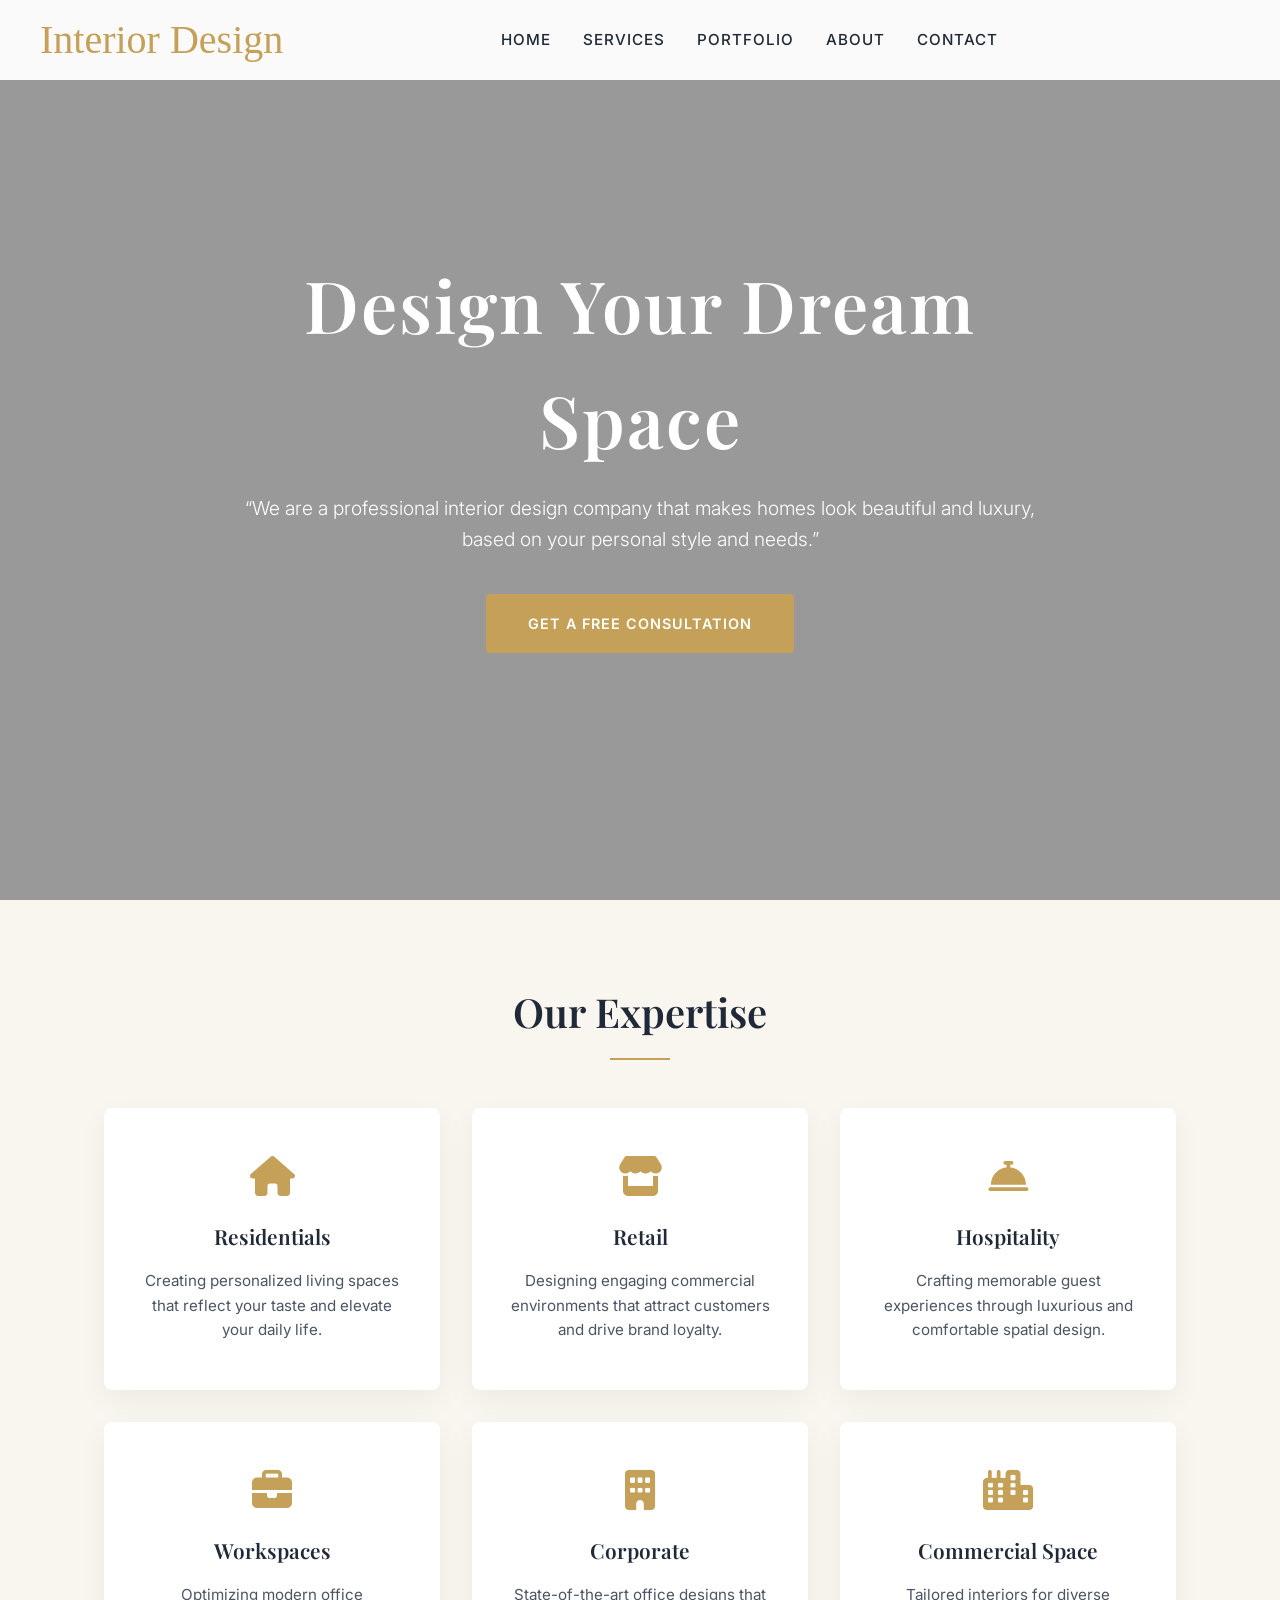
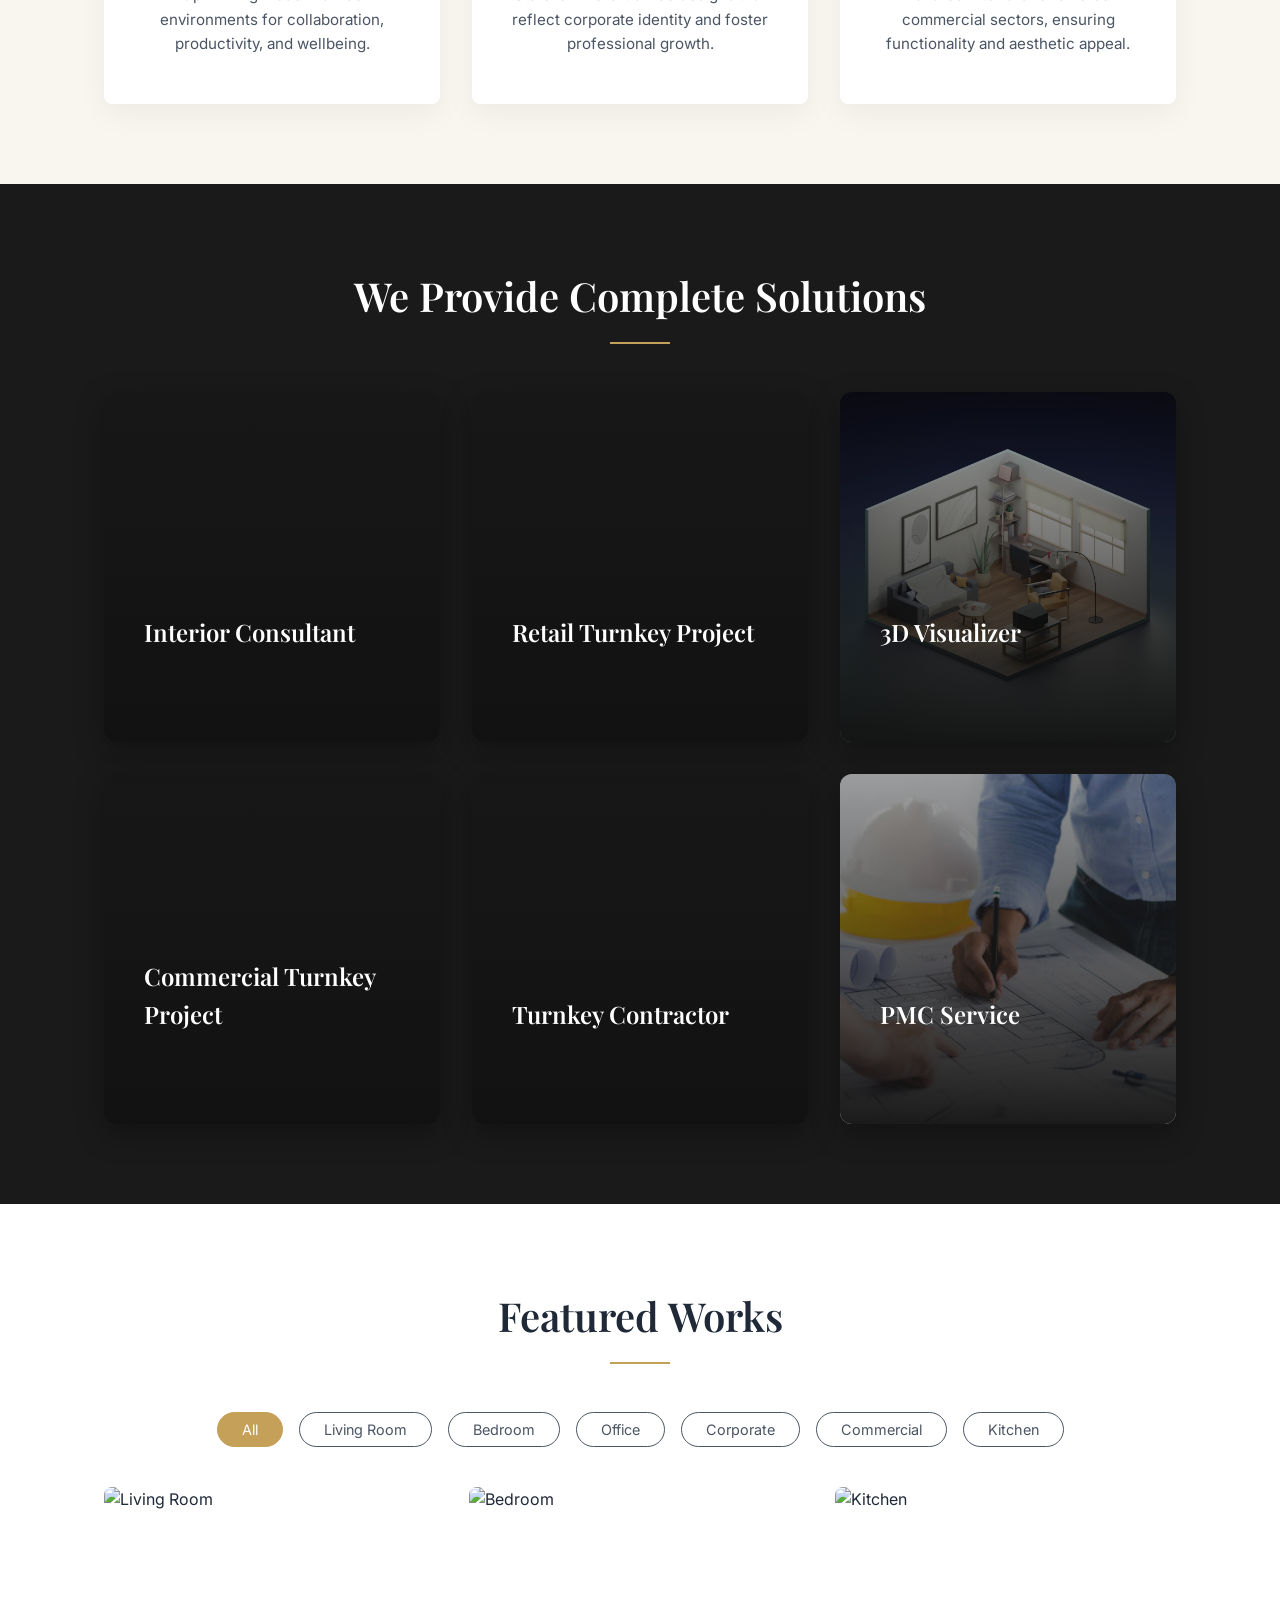
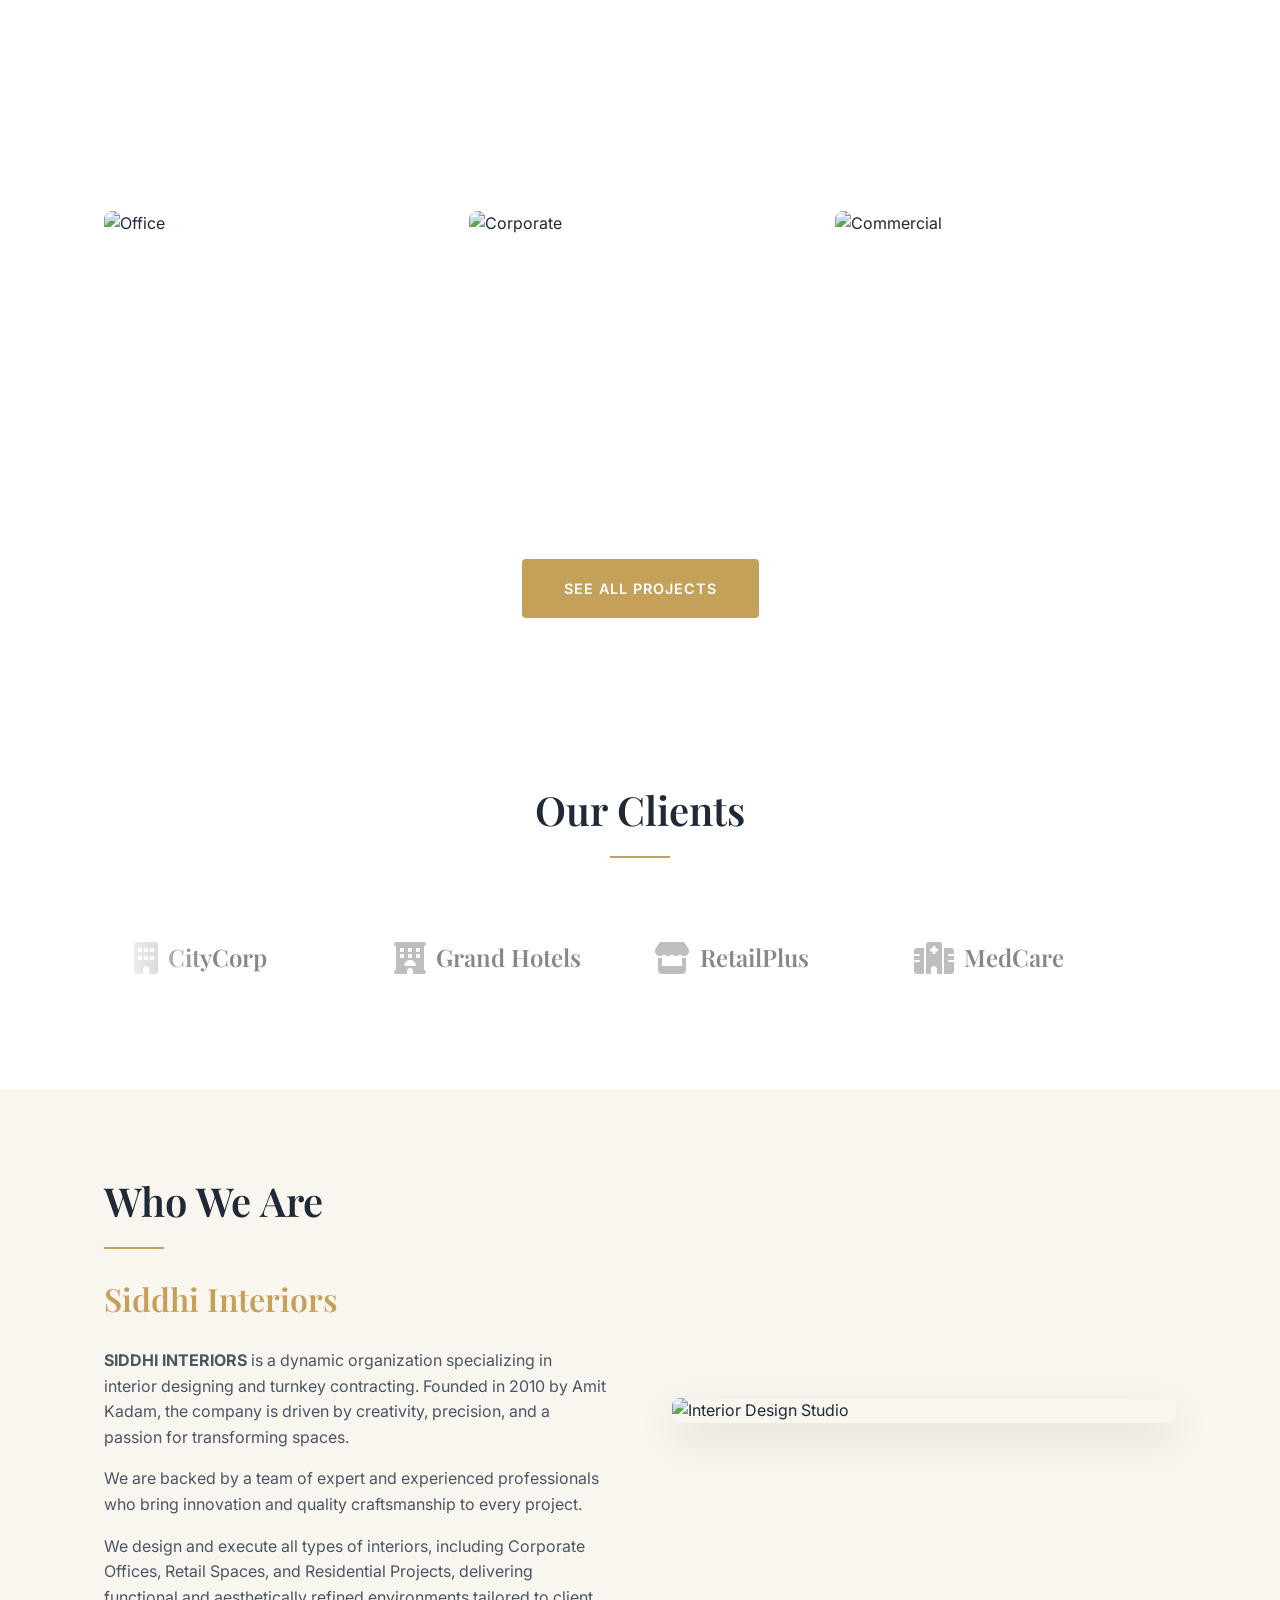
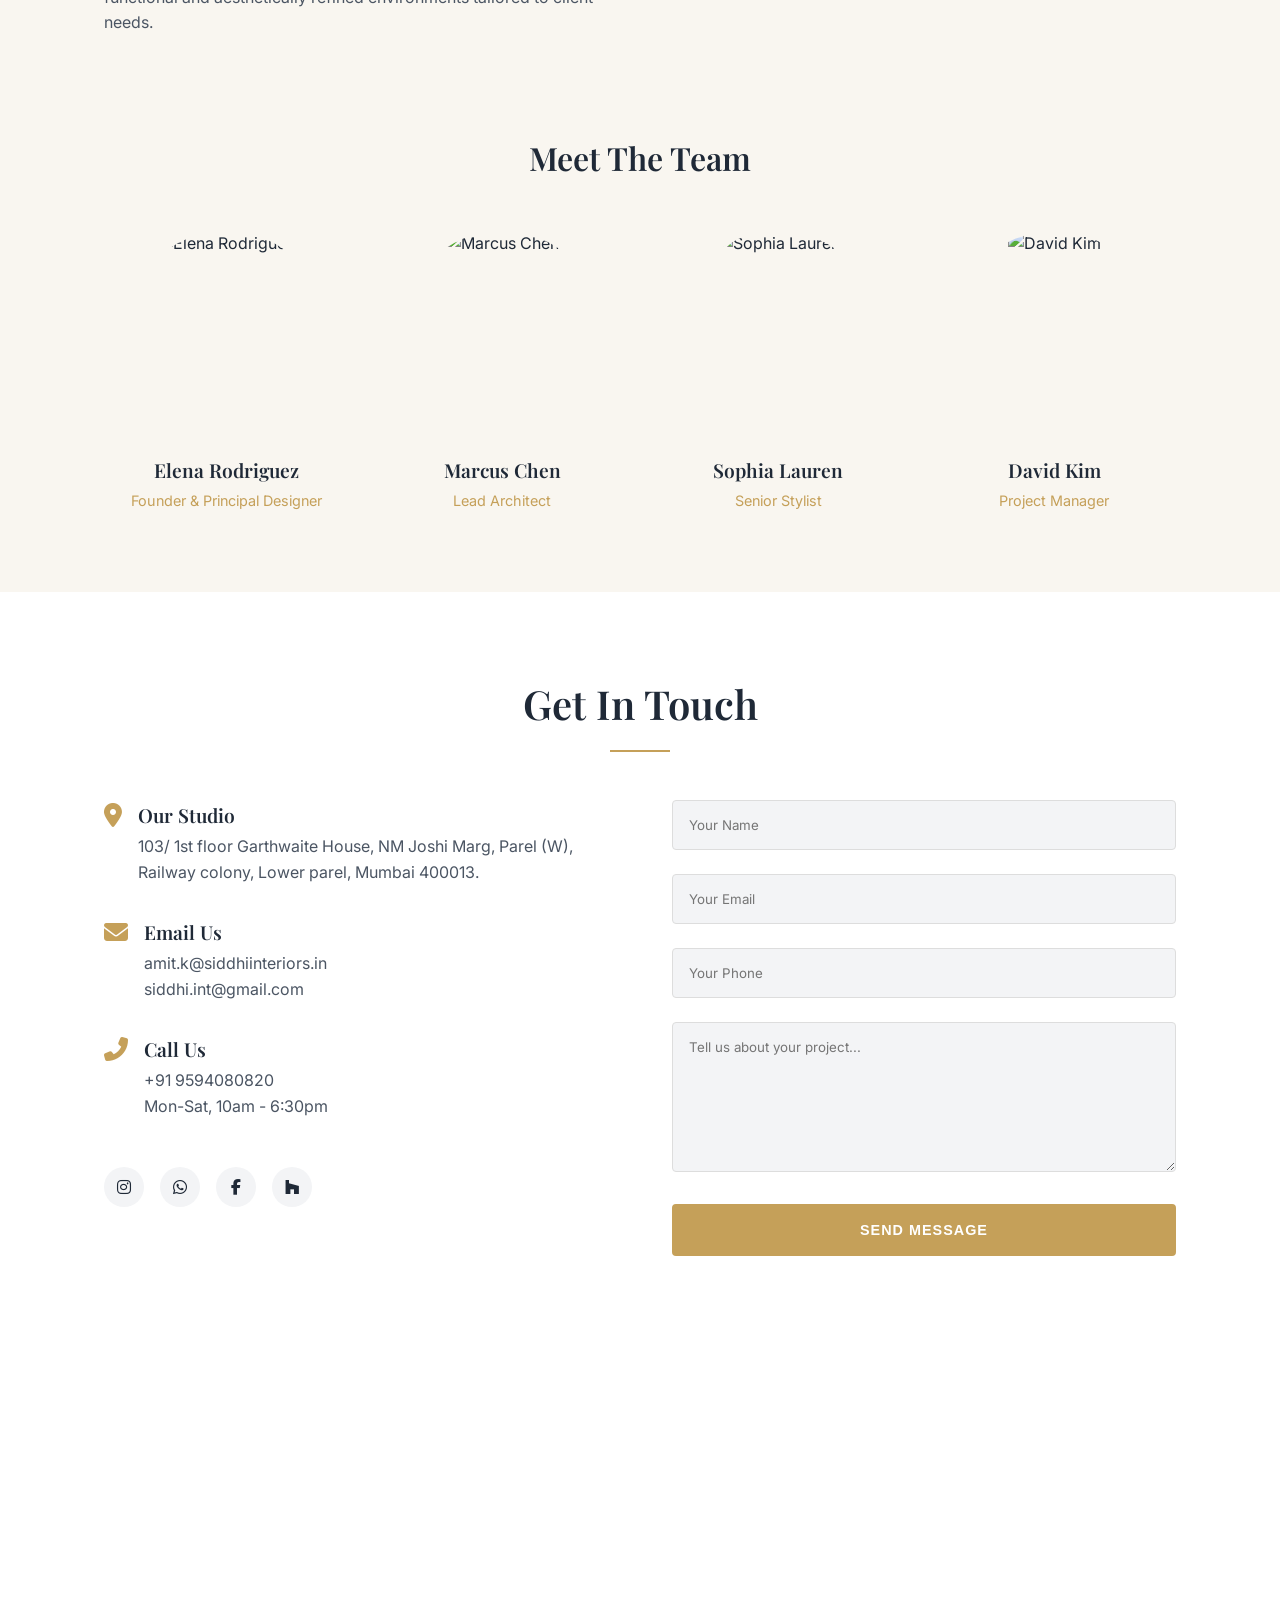
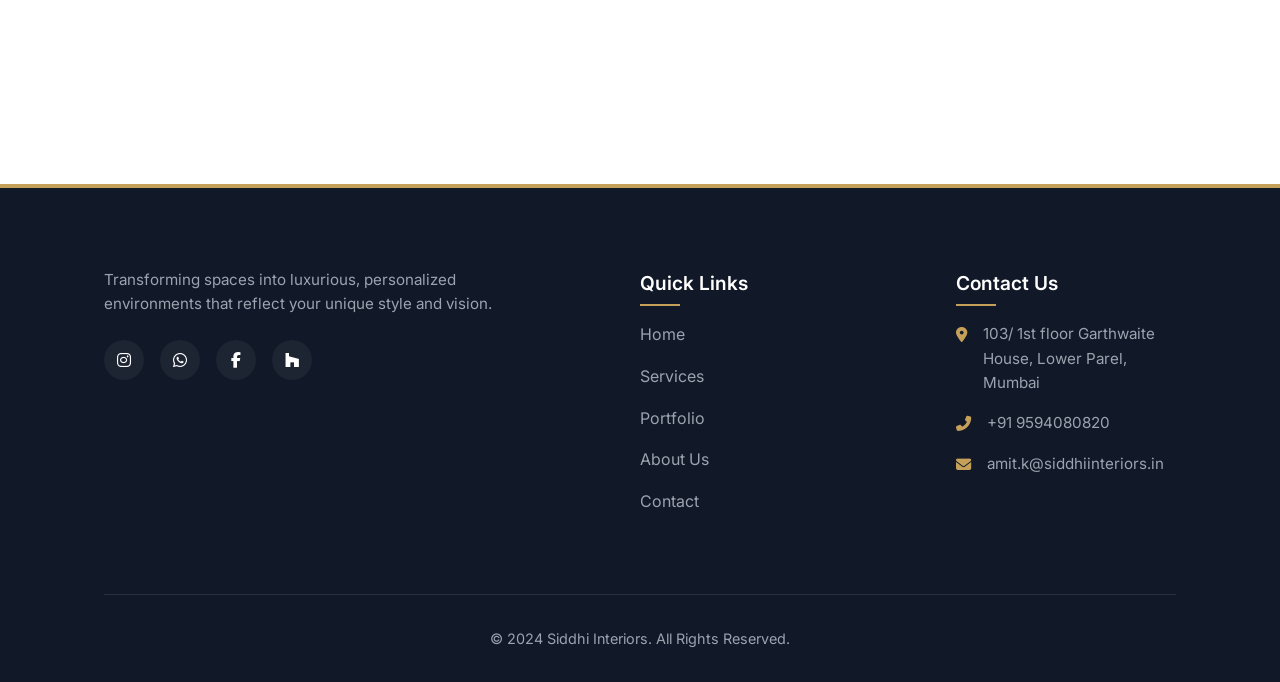
==== commit f7de1f56: "changes" ====
--- a/index.html
+++ b/index.html
@@ -576,9 +576,9 @@
         <div class="container">
             <div class="footer-top">
                 <div class="footer-brand">
-                    <div class="footer-logo-wrapper">
+                    <!-- <div class="footer-logo-wrapper">
                         <img src="logo-siddhi_interior.jpeg" width="250px" alt="Siddhi Interiors">
-                    </div>
+                    </div> -->
                     <p class="footer-desc">Transforming spaces into luxurious, personalized environments that reflect
                         your unique style and vision.</p>
                     <div class="footer-socials">
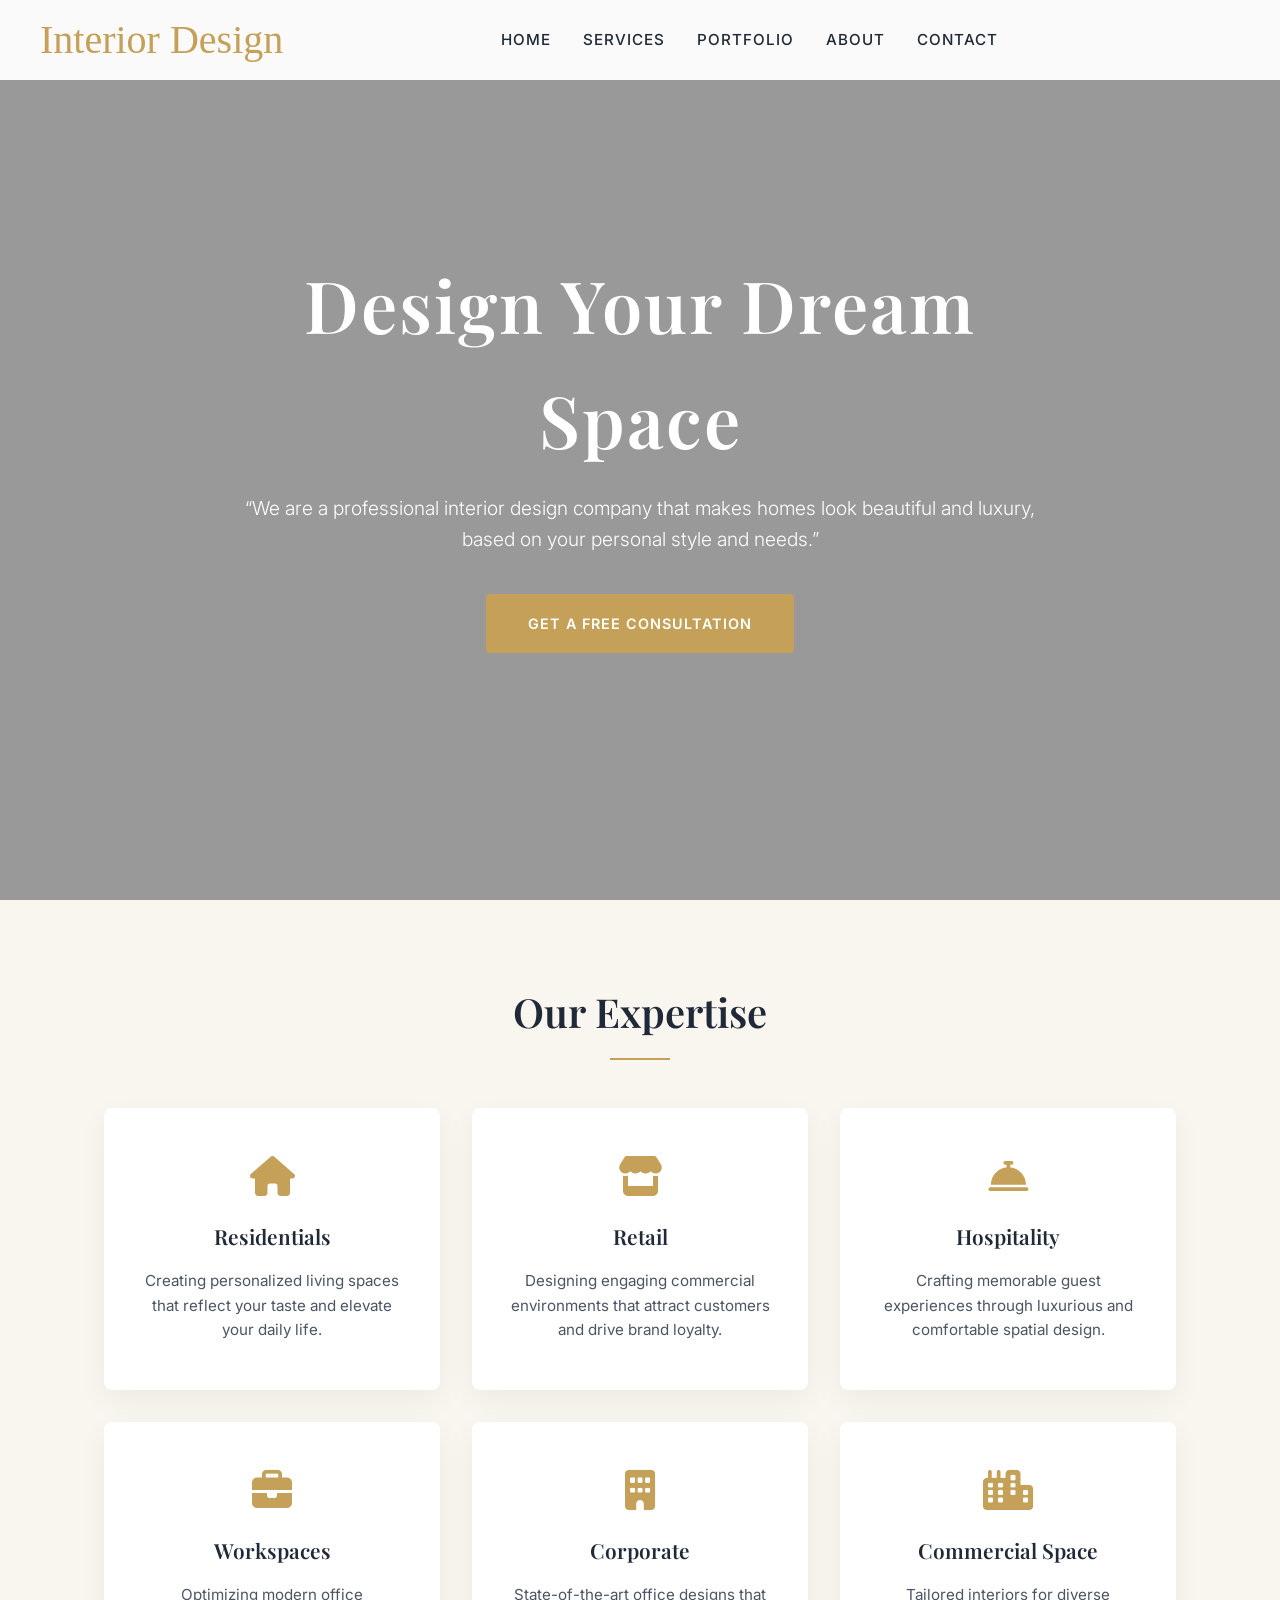
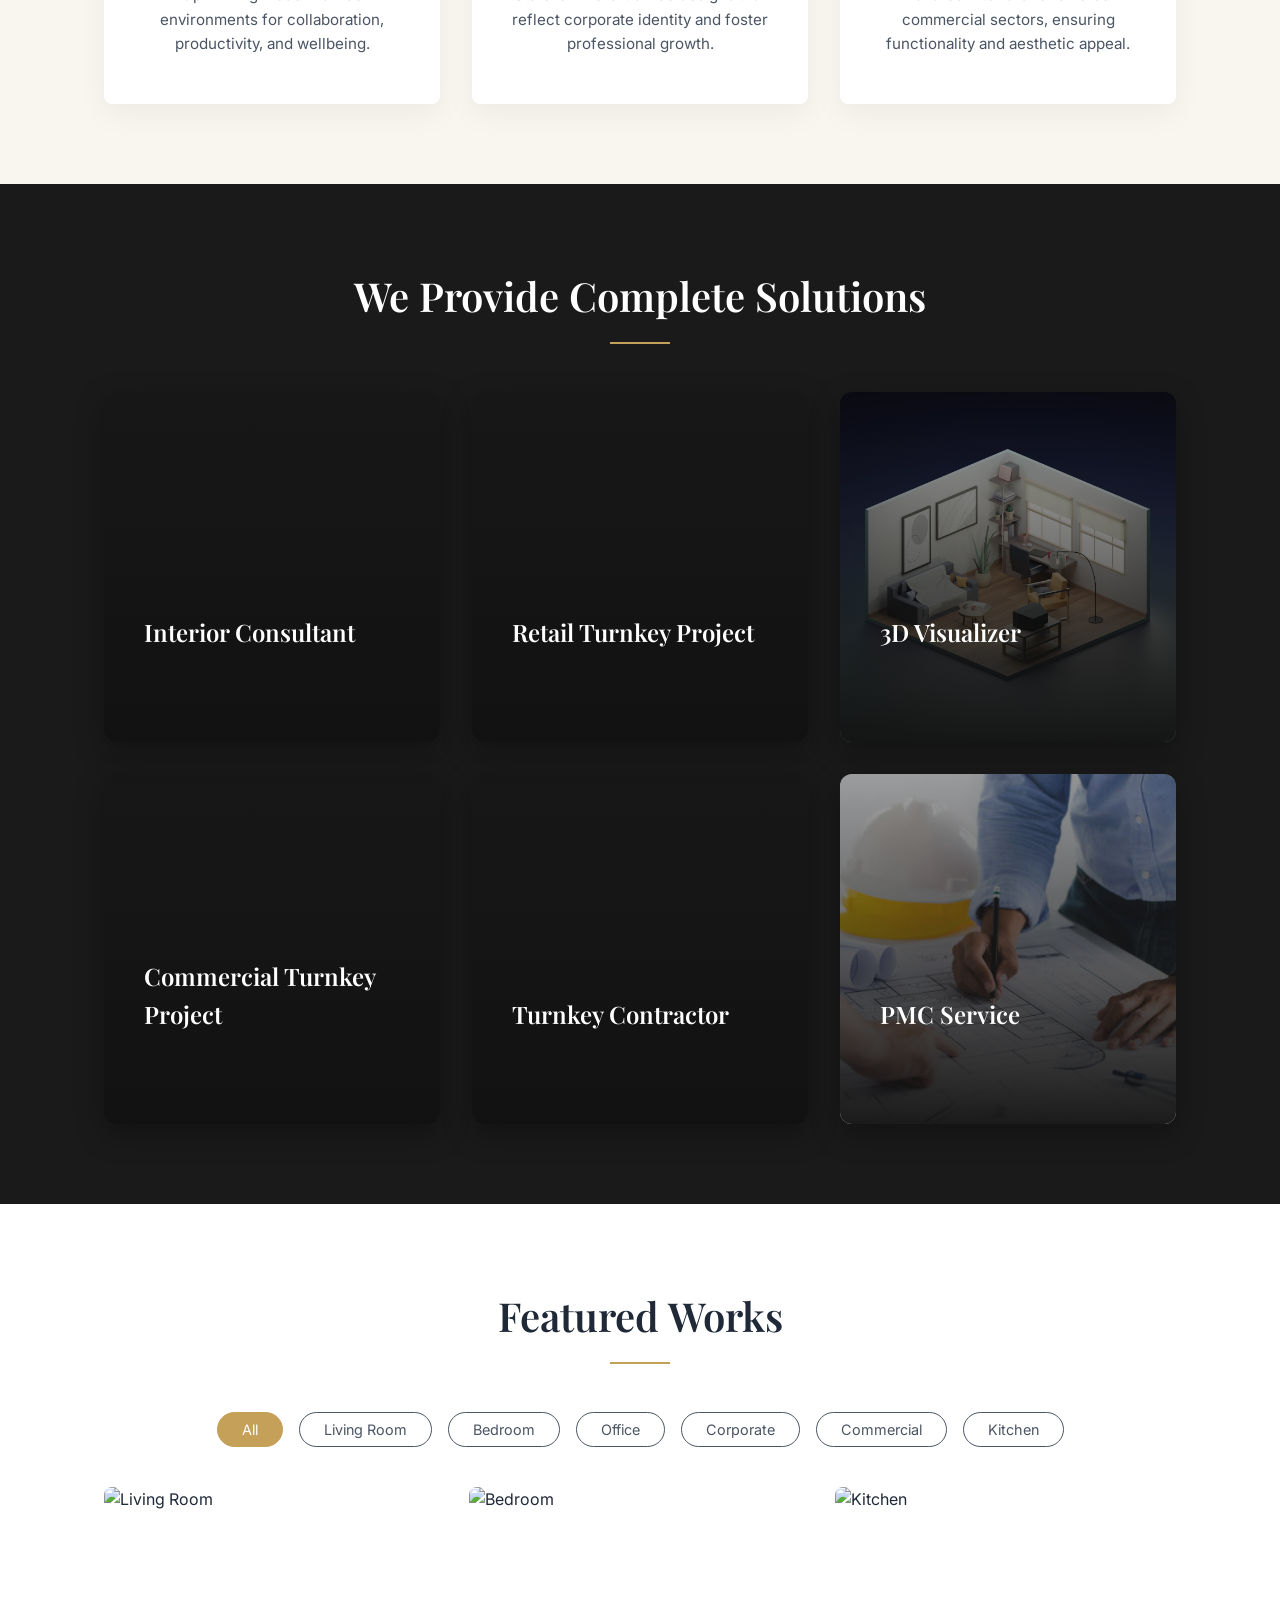
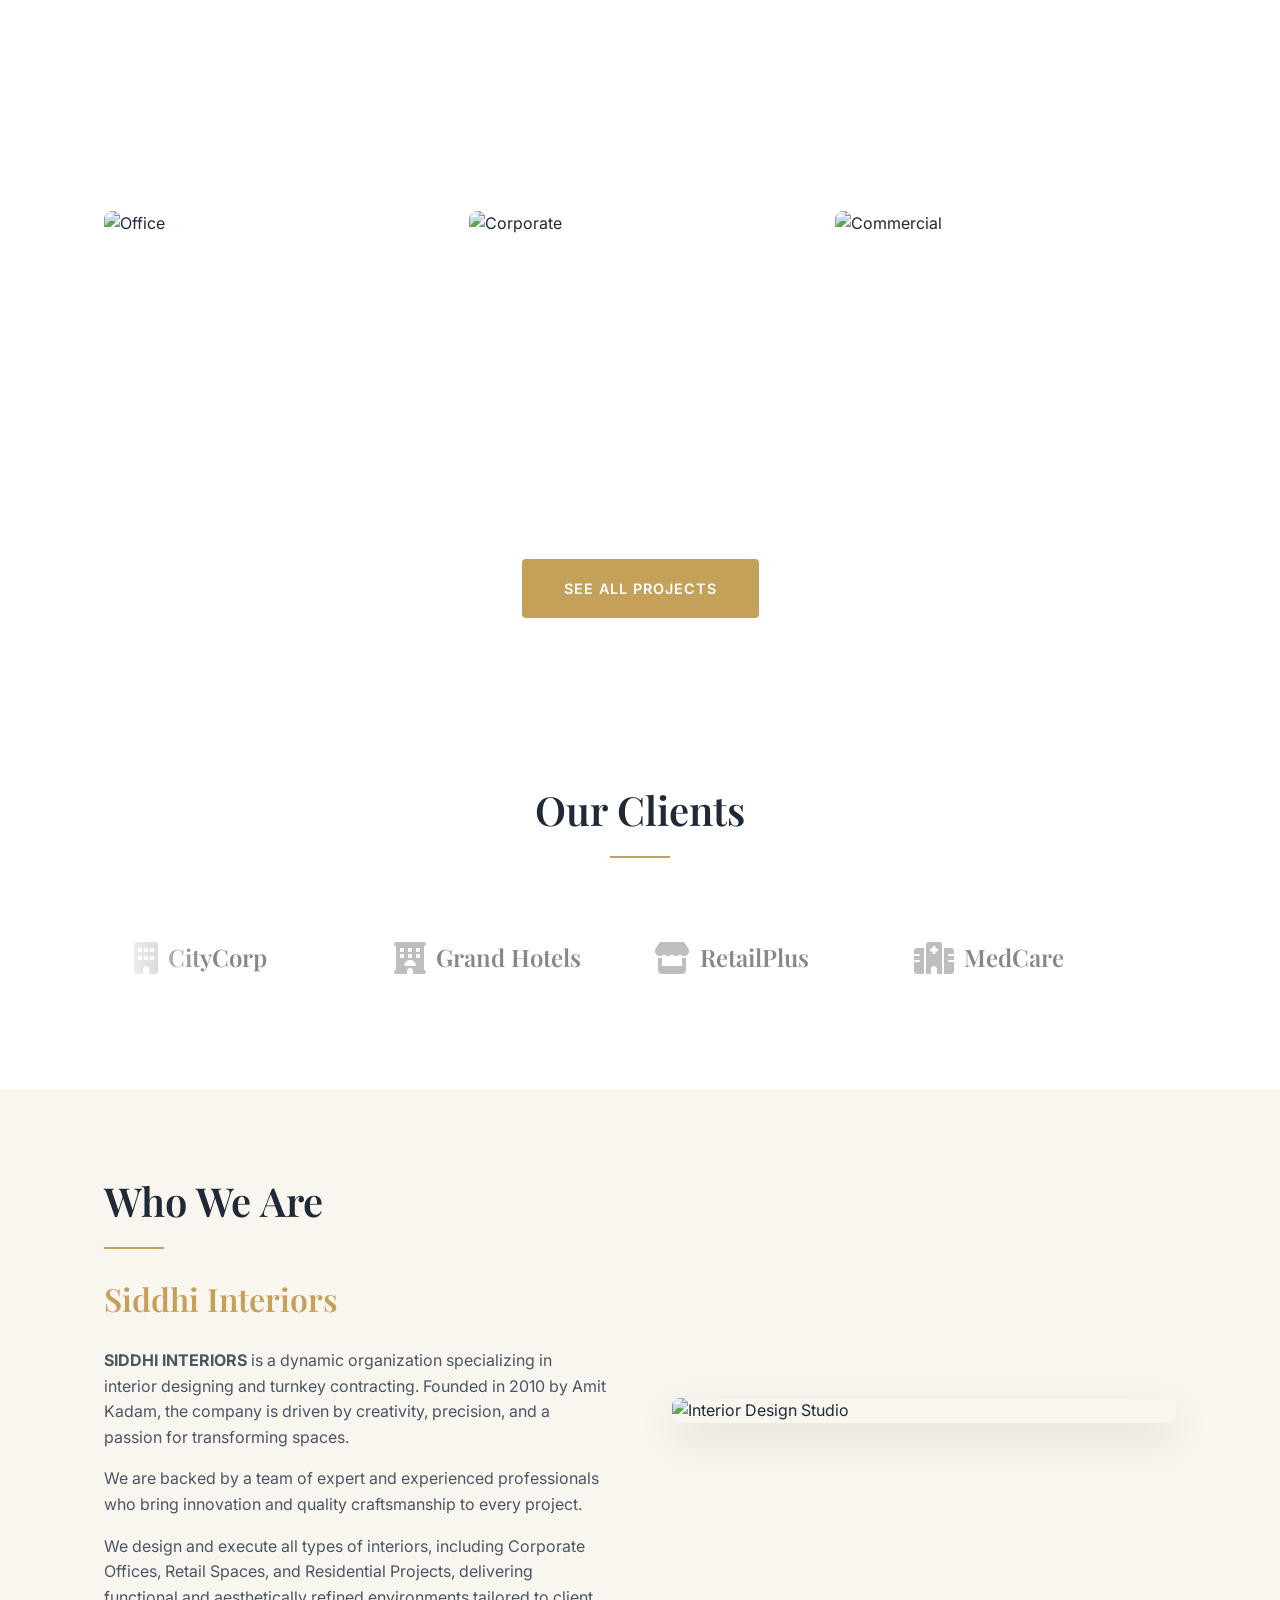
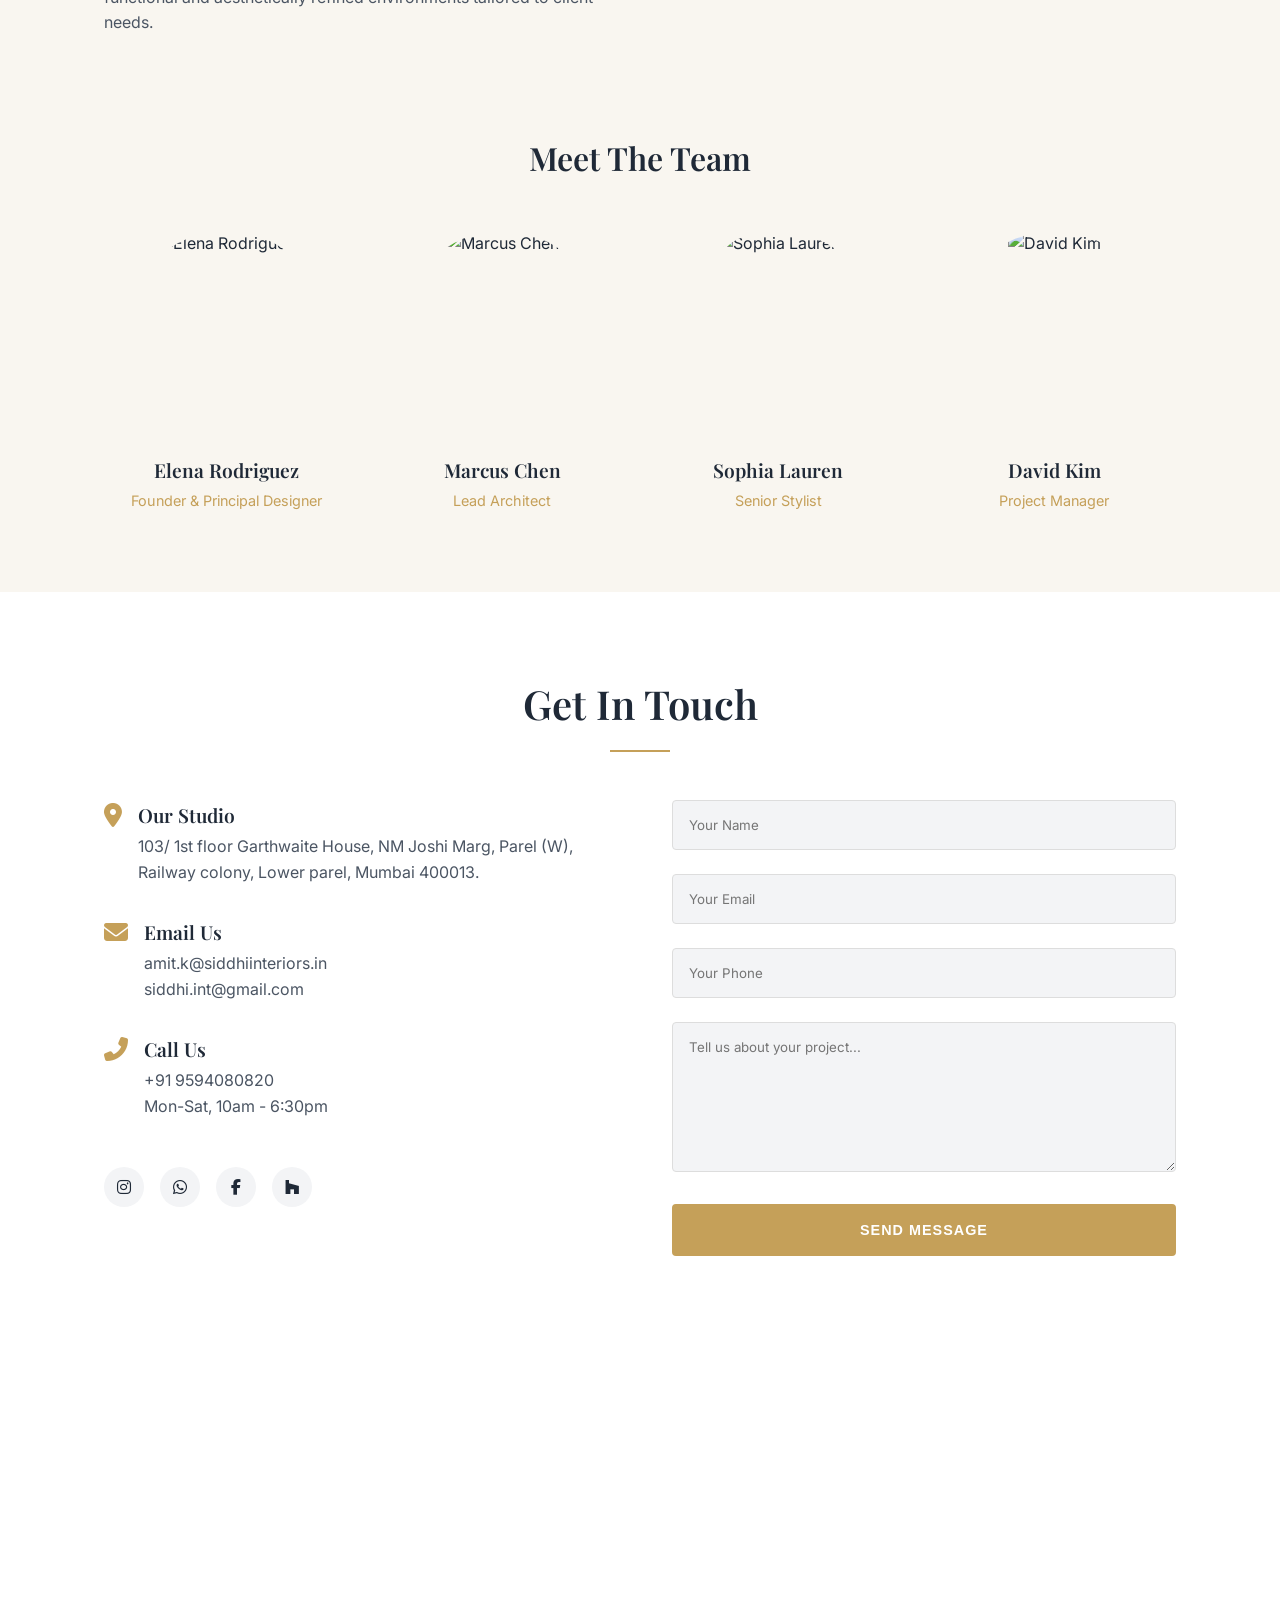
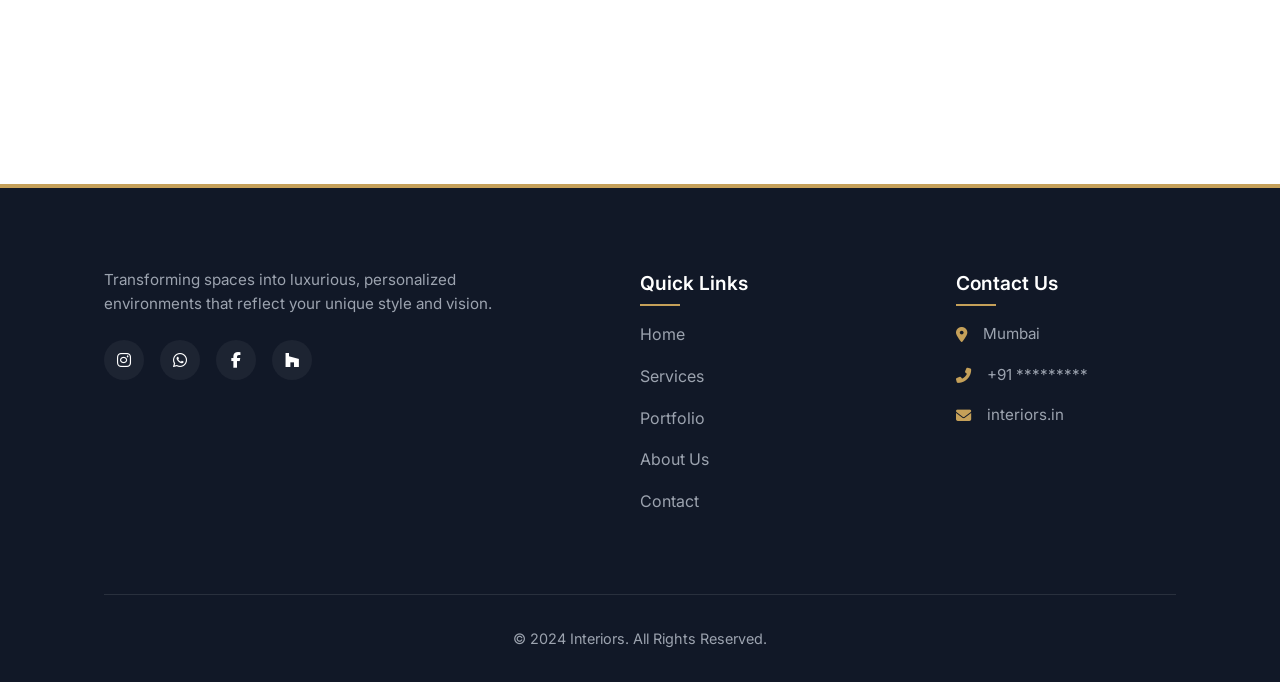
==== commit 56517cd9: "changes" ====
--- a/index.html
+++ b/index.html
@@ -603,11 +603,10 @@
                 <div class="footer-contact-col">
                     <h3>Contact Us</h3>
                     <ul>
-                        <li><i class="fas fa-map-marker-alt"></i> 103/ 1st floor Garthwaite House, Lower Parel, Mumbai
+                        <li><i class="fas fa-map-marker-alt"></i> Mumbai
                         </li>
-                        <li><i class="fas fa-phone-alt"></i> <a href="tel:+919594080820">+91 9594080820</a></li>
-                        <li><i class="fas fa-envelope"></i> <a
-                                href="mailto:amit.k@siddhiinteriors.in">amit.k@siddhiinteriors.in</a></li>
+                        <li><i class="fas fa-phone-alt"></i> <a href="tel:+919594080820">+91 *********</a></li>
+                        <li><i class="fas fa-envelope"></i> <a href="mailto:nteriors.in">interiors.in</a></li>
                     </ul>
                 </div>
 
@@ -615,7 +614,7 @@
             </div>
 
             <div class="footer-bottom">
-                <p class="copyright">&copy; 2024 Siddhi Interiors. All Rights Reserved.</p>
+                <p class="copyright">&copy; 2024 Interiors. All Rights Reserved.</p>
 
             </div>
         </div>
--- a/index.css
+++ b/index.css
@@ -1084,3 +1084,18 @@
     background-color: var(--text-dark);
     transform: translateY(-5px);
 }
+
+
+@media (max-width: 768px) {
+
+    .logo-link {
+        font-size: 24px;
+        margin-left: 15px;
+    }
+
+    .nav-links {
+        position: fixed;
+        top: 0;
+        left: -100%;
+    }
+}
